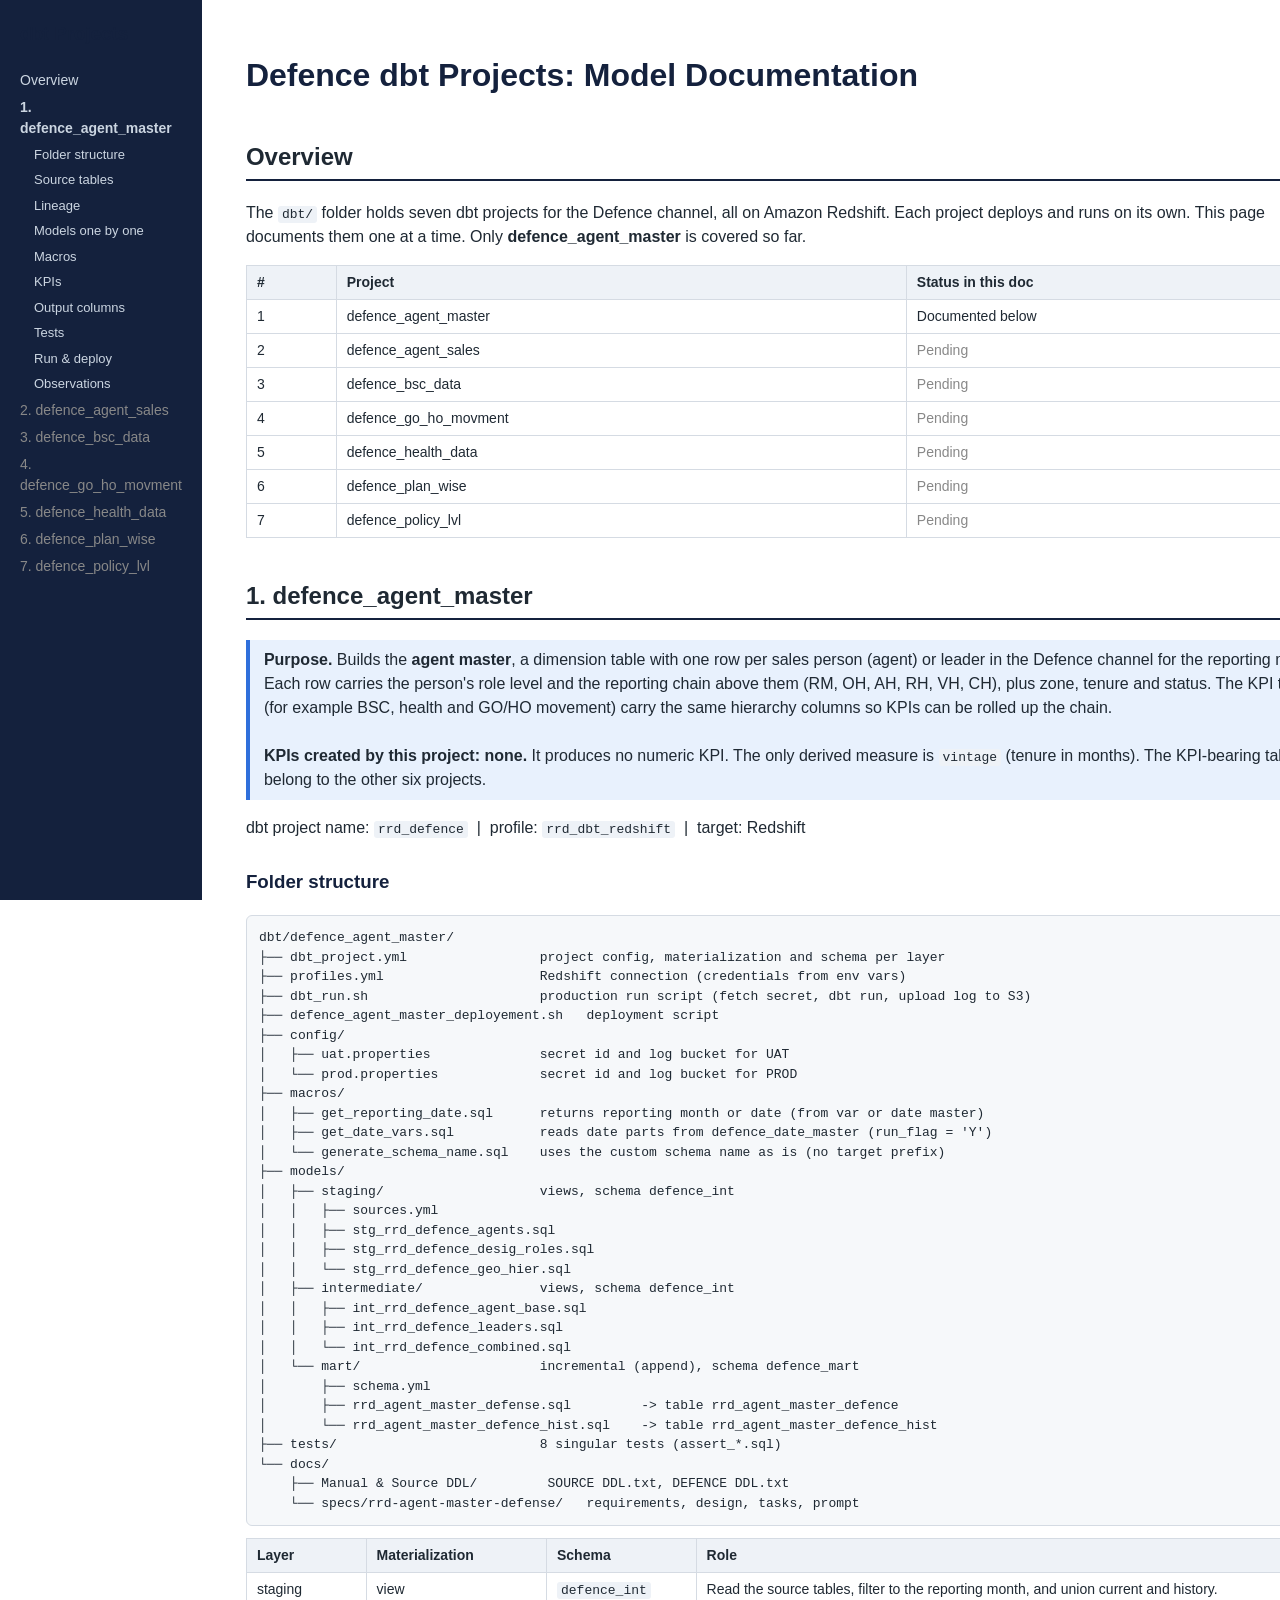
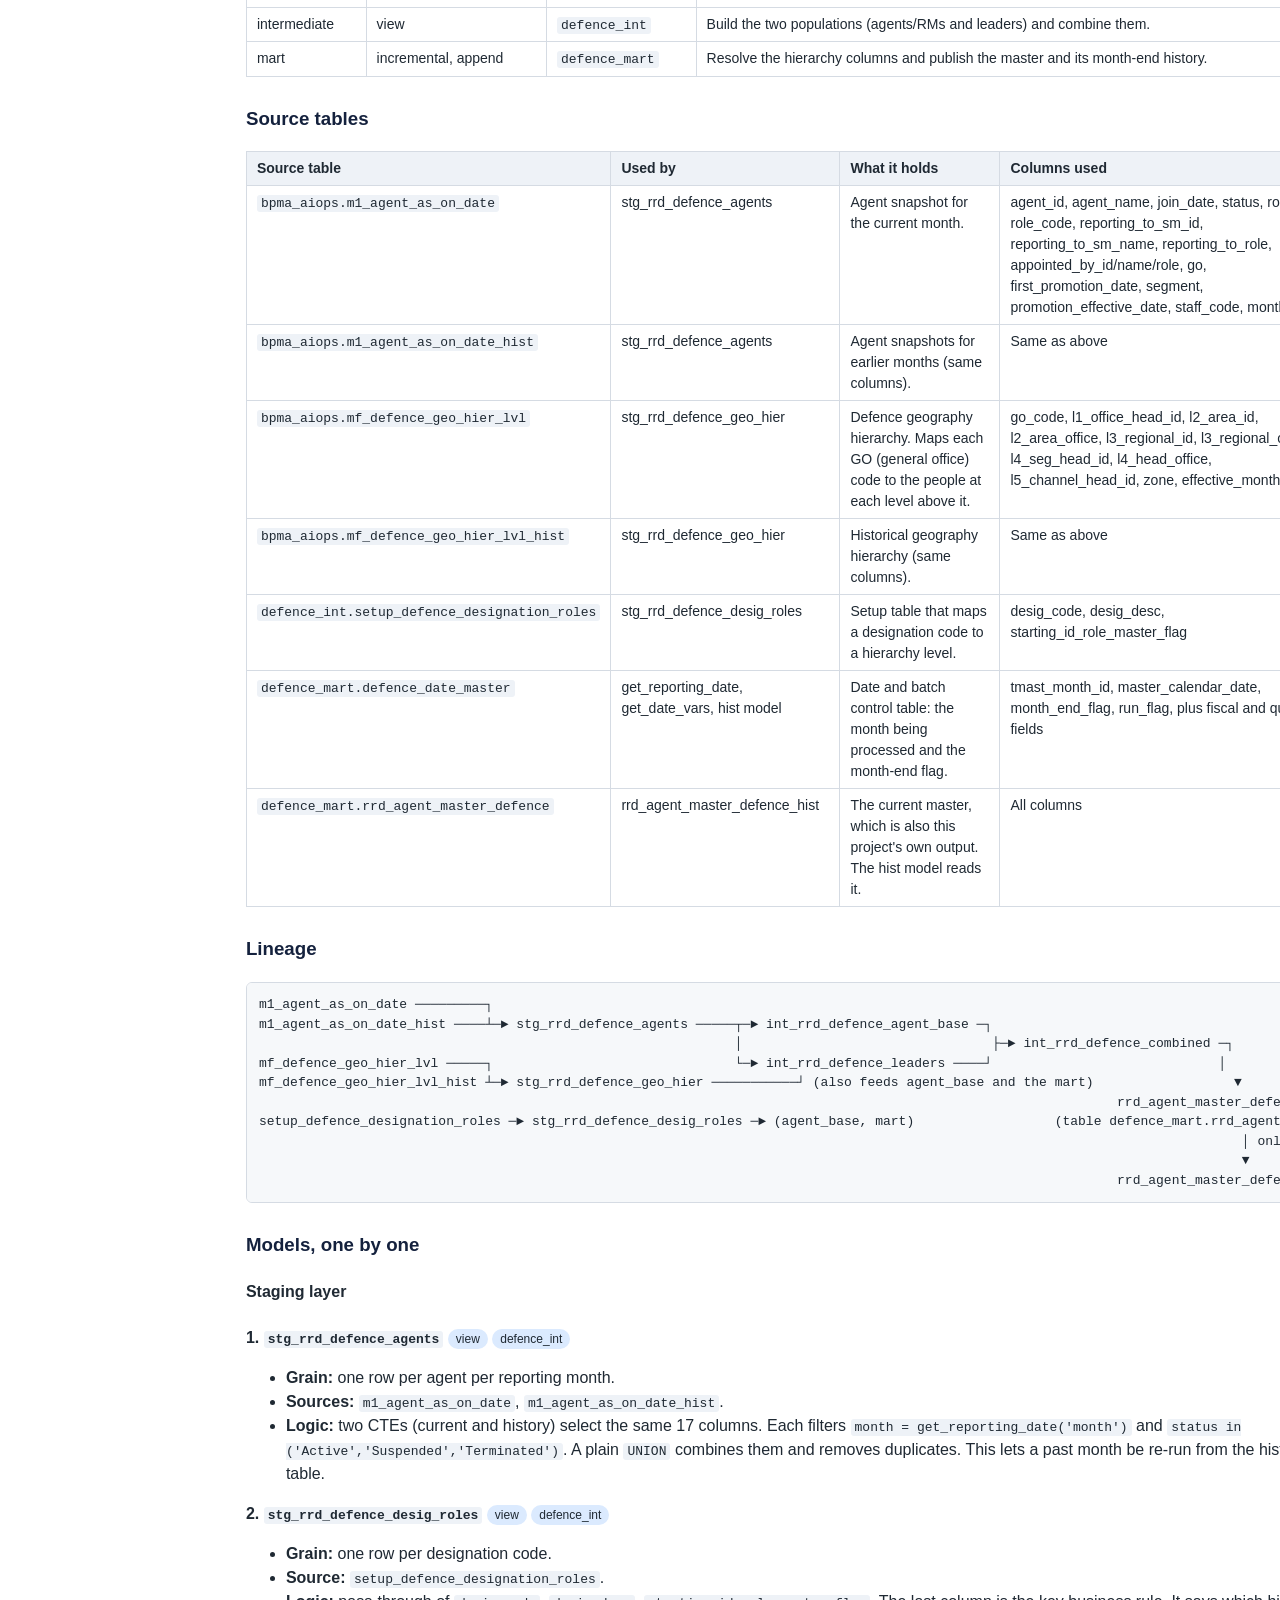
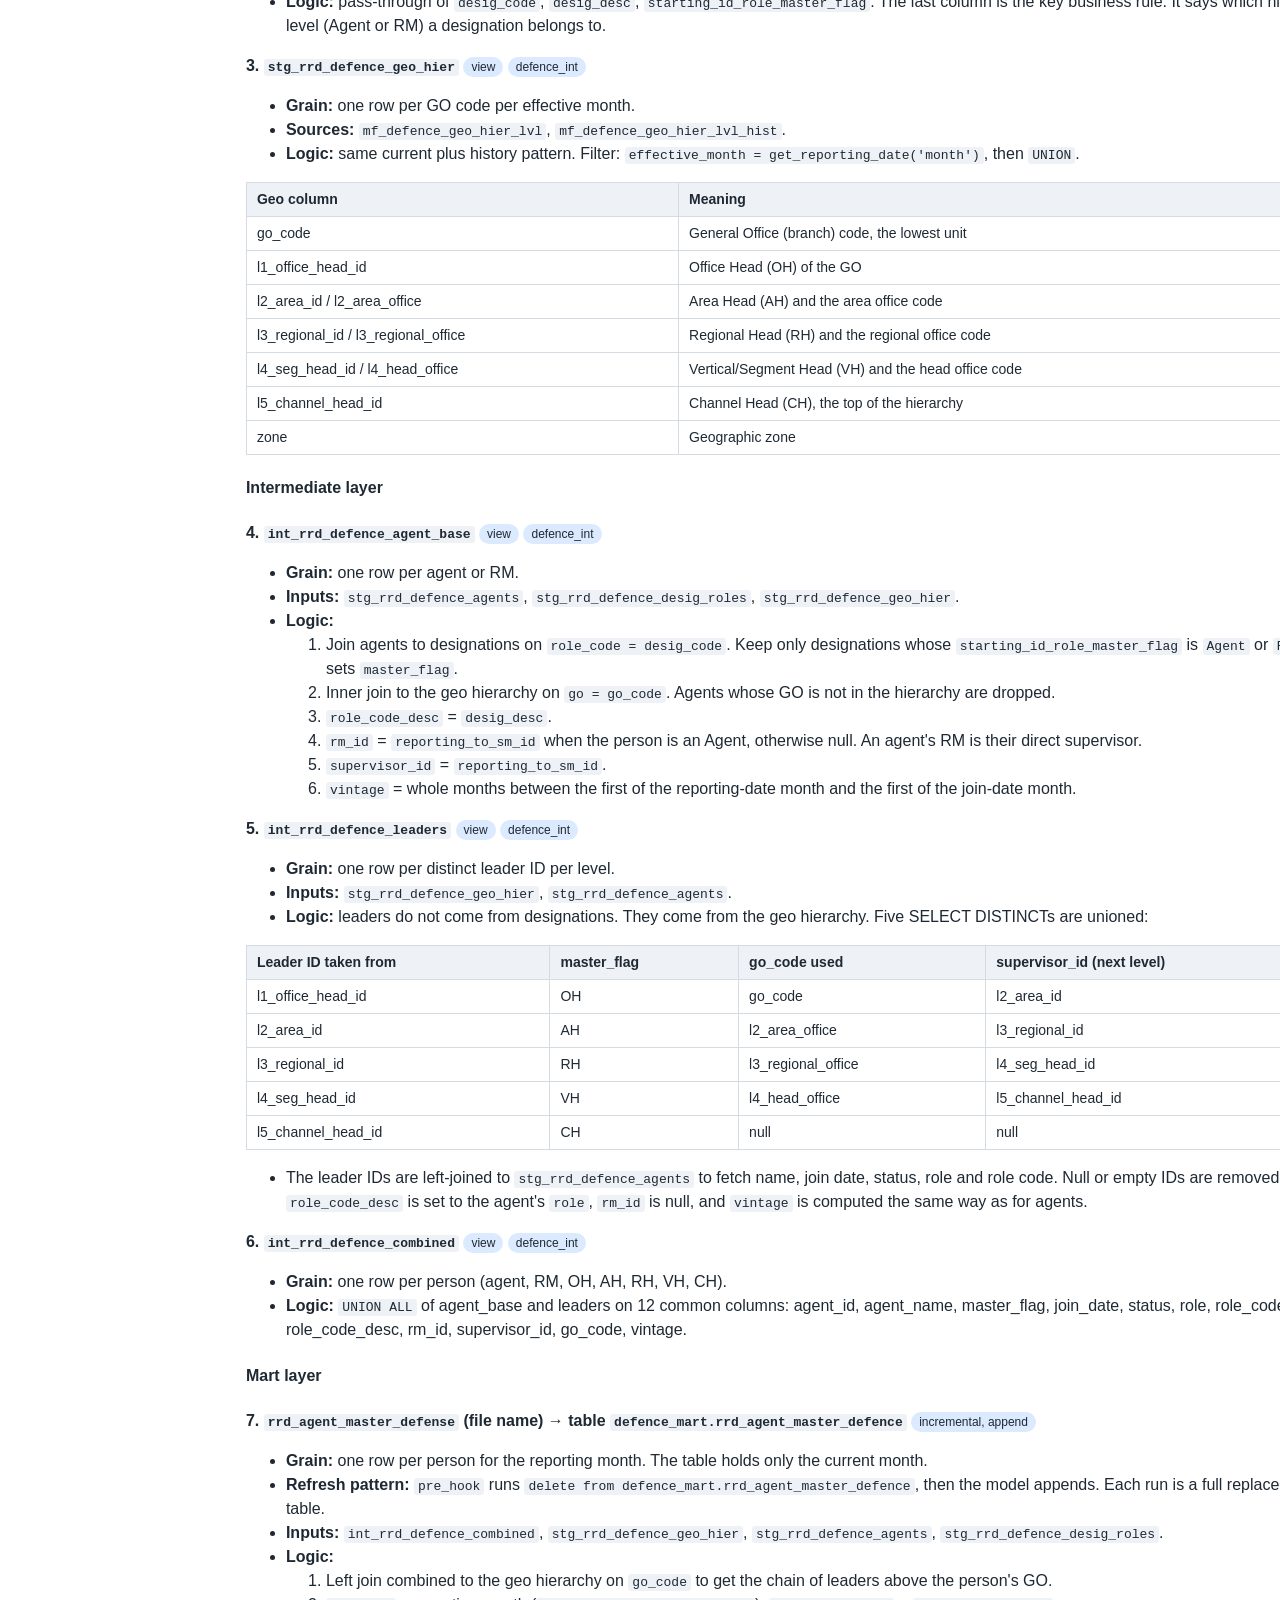
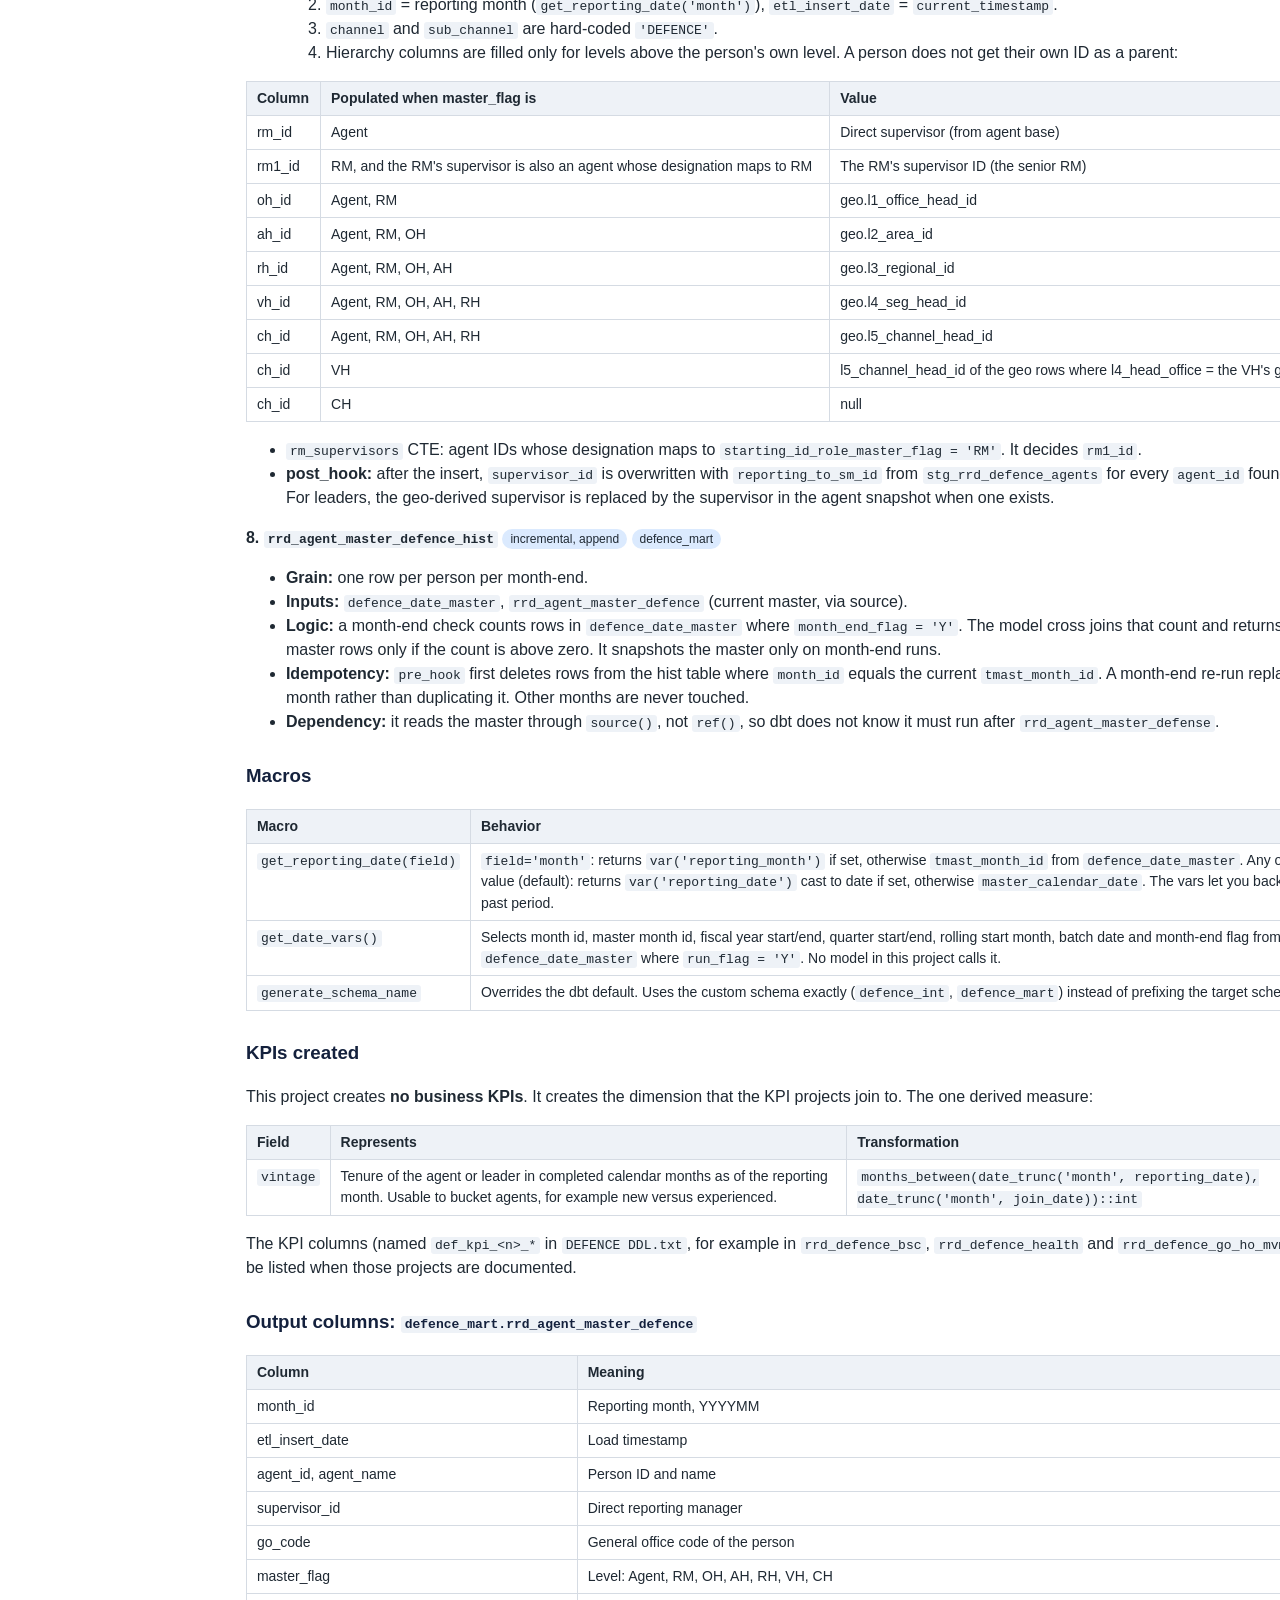
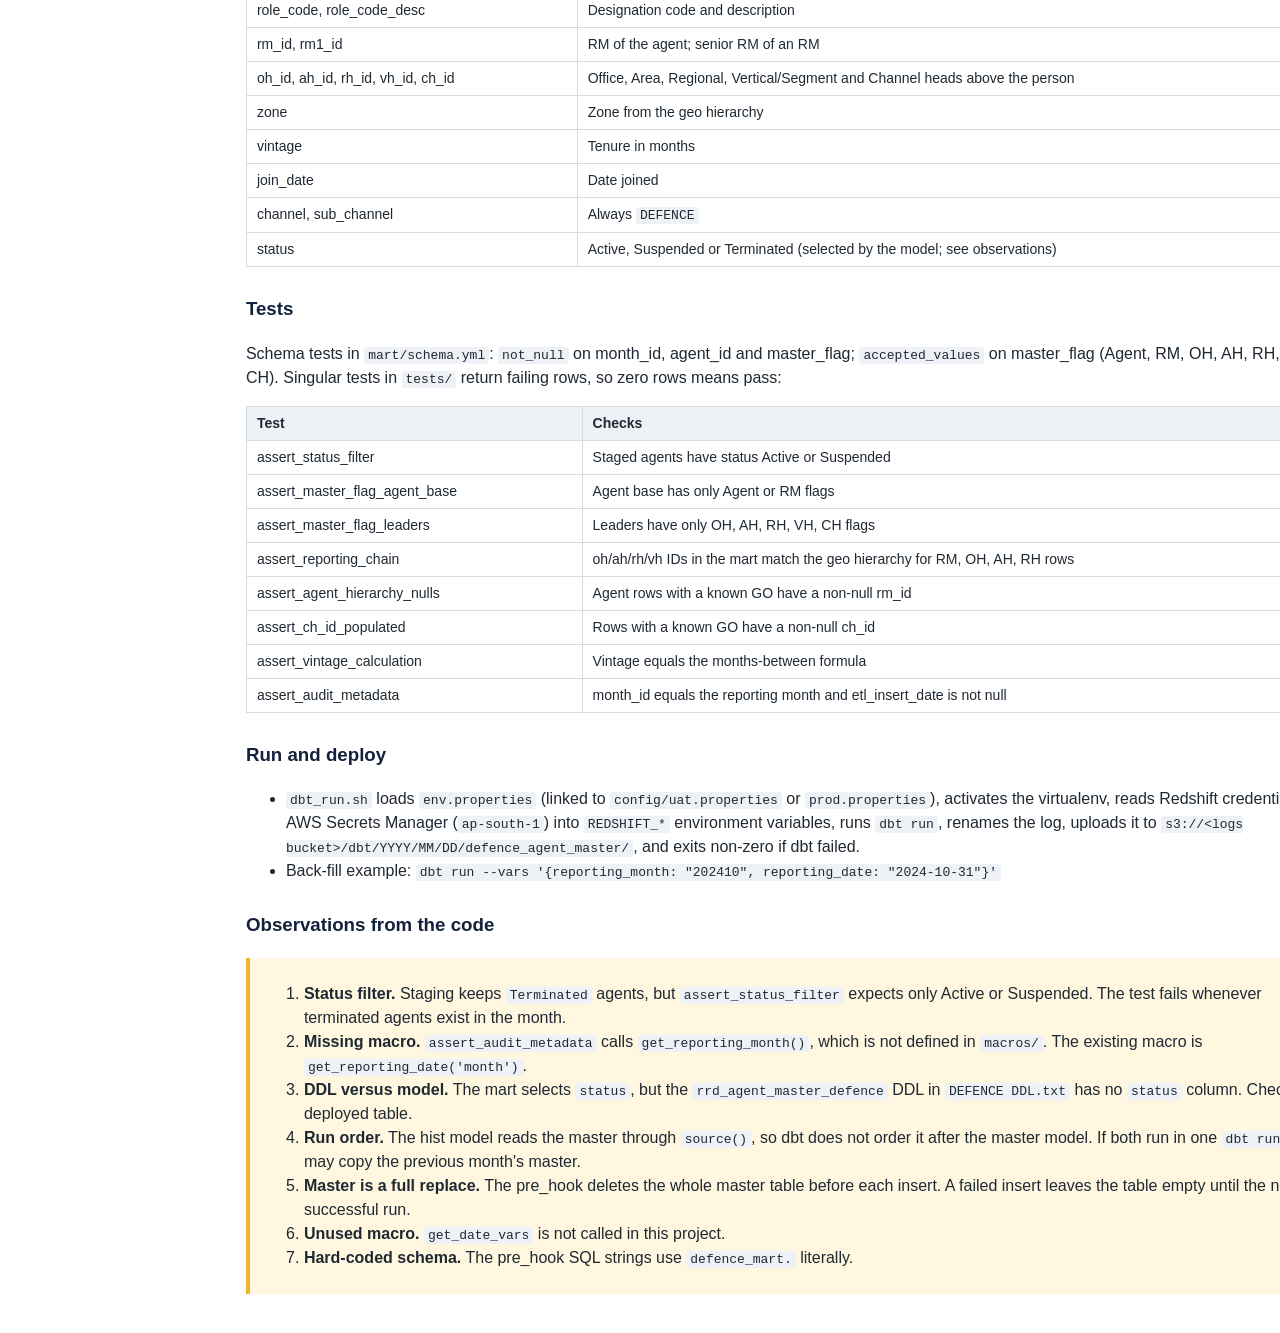
==== index.html @ 54cbf67e "Rename dbt_models_overview.html to index.html" ====
<!DOCTYPE html>
<html lang="en">
<head>
<meta charset="UTF-8">
<title>Defence dbt Projects - Model Documentation</title>
<style>
 body{font-family:-apple-system,Segoe UI,Arial,sans-serif;margin:0;color:#1f2933;line-height:1.5;display:flex}
 nav{width:260px;min-height:100vh;background:#14213d;color:#fff;padding:20px;position:sticky;top:0;align-self:flex-start;box-sizing:border-box}
 nav h3{margin-top:0}nav a{display:block;color:#cbd5e1;text-decoration:none;padding:3px 0;font-size:14px}
 nav a:hover{color:#fff} nav .sub{padding-left:14px;font-size:13px}
 main{padding:30px 44px;max-width:1100px}
 h1{color:#14213d} h2{border-bottom:2px solid #14213d;padding-bottom:4px;margin-top:40px} h3{margin-top:28px;color:#14213d}
 table{border-collapse:collapse;width:100%;margin:12px 0;font-size:14px}
 th,td{border:1px solid #d5dbe3;padding:6px 10px;text-align:left;vertical-align:top} th{background:#eef2f7}
 code{font-family:Menlo,Consolas,monospace;font-size:13px;background:#eef2f7;padding:1px 4px;border-radius:3px}
 .tree{background:#f6f8fa;border:1px solid #d5dbe3;padding:12px;border-radius:6px;white-space:pre;font-family:Menlo,monospace;font-size:13px;overflow-x:auto}
 .note{background:#fff7e0;border-left:4px solid #f0b429;padding:8px 14px;margin:14px 0}
 .info{background:#e8f1fd;border-left:4px solid #2f6fdb;padding:8px 14px;margin:14px 0}
 .tag{display:inline-block;padding:1px 8px;border-radius:10px;font-size:12px;background:#dbeafe}
 .todo{color:#888}
</style>
</head>
<body>
<nav>
 <h3>dbt Projects</h3>
 <a href="#overview">Overview</a>
 <a href="#agent-master"><b>1. defence_agent_master</b></a>
 <a class="sub" href="#am-structure">Folder structure</a>
 <a class="sub" href="#am-sources">Source tables</a>
 <a class="sub" href="#am-lineage">Lineage</a>
 <a class="sub" href="#am-models">Models one by one</a>
 <a class="sub" href="#am-macros">Macros</a>
 <a class="sub" href="#am-kpi">KPIs</a>
 <a class="sub" href="#am-columns">Output columns</a>
 <a class="sub" href="#am-tests">Tests</a>
 <a class="sub" href="#am-run">Run &amp; deploy</a>
 <a class="sub" href="#am-observations">Observations</a>
 <a class="todo">2. defence_agent_sales</a>
 <a class="todo">3. defence_bsc_data</a>
 <a class="todo">4. defence_go_ho_movment</a>
 <a class="todo">5. defence_health_data</a>
 <a class="todo">6. defence_plan_wise</a>
 <a class="todo">7. defence_policy_lvl</a>
</nav>
<main>
<h1>Defence dbt Projects: Model Documentation</h1>

<section id="overview">
<h2>Overview</h2>
<p>The <code>dbt/</code> folder holds seven dbt projects for the Defence channel, all on Amazon Redshift. Each project deploys and runs on its own. This page documents them one at a time. Only <b>defence_agent_master</b> is covered so far.</p>
<table>
<tr><th>#</th><th>Project</th><th>Status in this doc</th></tr>
<tr><td>1</td><td>defence_agent_master</td><td>Documented below</td></tr>
<tr><td>2</td><td>defence_agent_sales</td><td class="todo">Pending</td></tr>
<tr><td>3</td><td>defence_bsc_data</td><td class="todo">Pending</td></tr>
<tr><td>4</td><td>defence_go_ho_movment</td><td class="todo">Pending</td></tr>
<tr><td>5</td><td>defence_health_data</td><td class="todo">Pending</td></tr>
<tr><td>6</td><td>defence_plan_wise</td><td class="todo">Pending</td></tr>
<tr><td>7</td><td>defence_policy_lvl</td><td class="todo">Pending</td></tr>
</table>
</section>

<section id="agent-master">
<h2>1. defence_agent_master</h2>
<div class="info"><b>Purpose.</b> Builds the <b>agent master</b>, a dimension table with one row per sales person (agent) or leader in the Defence channel for the reporting month. Each row carries the person's role level and the reporting chain above them (RM, OH, AH, RH, VH, CH), plus zone, tenure and status.
The KPI tables (for example BSC, health and GO/HO movement) carry the same hierarchy columns so KPIs can be rolled up the chain.<br><br>
<b>KPIs created by this project: none.</b> It produces no numeric KPI. The only derived measure is <code>vintage</code> (tenure in months). The KPI-bearing tables belong to the other six projects.</div>

<p>dbt project name: <code>rrd_defence</code> &nbsp;|&nbsp; profile: <code>rrd_dbt_redshift</code> &nbsp;|&nbsp; target: Redshift</p>

<h3 id="am-structure">Folder structure</h3>
<div class="tree">dbt/defence_agent_master/
├── dbt_project.yml                 project config, materialization and schema per layer
├── profiles.yml                    Redshift connection (credentials from env vars)
├── dbt_run.sh                      production run script (fetch secret, dbt run, upload log to S3)
├── defence_agent_master_deployement.sh   deployment script
├── config/
│   ├── uat.properties              secret id and log bucket for UAT
│   └── prod.properties             secret id and log bucket for PROD
├── macros/
│   ├── get_reporting_date.sql      returns reporting month or date (from var or date master)
│   ├── get_date_vars.sql           reads date parts from defence_date_master (run_flag = 'Y')
│   └── generate_schema_name.sql    uses the custom schema name as is (no target prefix)
├── models/
│   ├── staging/                    views, schema defence_int
│   │   ├── sources.yml
│   │   ├── stg_rrd_defence_agents.sql
│   │   ├── stg_rrd_defence_desig_roles.sql
│   │   └── stg_rrd_defence_geo_hier.sql
│   ├── intermediate/               views, schema defence_int
│   │   ├── int_rrd_defence_agent_base.sql
│   │   ├── int_rrd_defence_leaders.sql
│   │   └── int_rrd_defence_combined.sql
│   └── mart/                       incremental (append), schema defence_mart
│       ├── schema.yml
│       ├── rrd_agent_master_defense.sql         -> table rrd_agent_master_defence
│       └── rrd_agent_master_defence_hist.sql    -> table rrd_agent_master_defence_hist
├── tests/                          8 singular tests (assert_*.sql)
└── docs/
    ├── Manual &amp; Source DDL/         SOURCE DDL.txt, DEFENCE DDL.txt
    └── specs/rrd-agent-master-defense/   requirements, design, tasks, prompt</div>

<table>
<tr><th>Layer</th><th>Materialization</th><th>Schema</th><th>Role</th></tr>
<tr><td>staging</td><td>view</td><td><code>defence_int</code></td><td>Read the source tables, filter to the reporting month, and union current and history.</td></tr>
<tr><td>intermediate</td><td>view</td><td><code>defence_int</code></td><td>Build the two populations (agents/RMs and leaders) and combine them.</td></tr>
<tr><td>mart</td><td>incremental, append</td><td><code>defence_mart</code></td><td>Resolve the hierarchy columns and publish the master and its month-end history.</td></tr>
</table>

<h3 id="am-sources">Source tables</h3>
<table>
<tr><th>Source table</th><th>Used by</th><th>What it holds</th><th>Columns used</th></tr>
<tr><td><code>bpma_aiops.m1_agent_as_on_date</code></td><td>stg_rrd_defence_agents</td><td>Agent snapshot for the current month.</td><td>agent_id, agent_name, join_date, status, role, role_code, reporting_to_sm_id, reporting_to_sm_name, reporting_to_role, appointed_by_id/name/role, go, first_promotion_date, segment, promotion_effective_date, staff_code, month</td></tr>
<tr><td><code>bpma_aiops.m1_agent_as_on_date_hist</code></td><td>stg_rrd_defence_agents</td><td>Agent snapshots for earlier months (same columns).</td><td>Same as above</td></tr>
<tr><td><code>bpma_aiops.mf_defence_geo_hier_lvl</code></td><td>stg_rrd_defence_geo_hier</td><td>Defence geography hierarchy. Maps each GO (general office) code to the people at each level above it.</td><td>go_code, l1_office_head_id, l2_area_id, l2_area_office, l3_regional_id, l3_regional_office, l4_seg_head_id, l4_head_office, l5_channel_head_id, zone, effective_month</td></tr>
<tr><td><code>bpma_aiops.mf_defence_geo_hier_lvl_hist</code></td><td>stg_rrd_defence_geo_hier</td><td>Historical geography hierarchy (same columns).</td><td>Same as above</td></tr>
<tr><td><code>defence_int.setup_defence_designation_roles</code></td><td>stg_rrd_defence_desig_roles</td><td>Setup table that maps a designation code to a hierarchy level.</td><td>desig_code, desig_desc, starting_id_role_master_flag</td></tr>
<tr><td><code>defence_mart.defence_date_master</code></td><td>get_reporting_date, get_date_vars, hist model</td><td>Date and batch control table: the month being processed and the month-end flag.</td><td>tmast_month_id, master_calendar_date, month_end_flag, run_flag, plus fiscal and quarter fields</td></tr>
<tr><td><code>defence_mart.rrd_agent_master_defence</code></td><td>rrd_agent_master_defence_hist</td><td>The current master, which is also this project's own output. The hist model reads it.</td><td>All columns</td></tr>
</table>

<h3 id="am-lineage">Lineage</h3>
<div class="tree">m1_agent_as_on_date ─────────┐
m1_agent_as_on_date_hist ────┴─► stg_rrd_defence_agents ─────┬─► int_rrd_defence_agent_base ─┐
                                                             │                                ├─► int_rrd_defence_combined ─┐
mf_defence_geo_hier_lvl ─────┐                               └─► int_rrd_defence_leaders ────┘                             │
mf_defence_geo_hier_lvl_hist ┴─► stg_rrd_defence_geo_hier ───────────┘ (also feeds agent_base and the mart)                  ▼
                                                                                                              rrd_agent_master_defense
setup_defence_designation_roles ─► stg_rrd_defence_desig_roles ─► (agent_base, mart)                  (table defence_mart.rrd_agent_master_defence)
                                                                                                                              │ only when month_end_flag = 'Y'
                                                                                                                              ▼
                                                                                                              rrd_agent_master_defence_hist</div>

<h3 id="am-models">Models, one by one</h3>

<h4>Staging layer</h4>

<p><b>1. <code>stg_rrd_defence_agents</code></b> <span class="tag">view</span> <span class="tag">defence_int</span></p>
<ul>
<li><b>Grain:</b> one row per agent per reporting month.</li>
<li><b>Sources:</b> <code>m1_agent_as_on_date</code>, <code>m1_agent_as_on_date_hist</code>.</li>
<li><b>Logic:</b> two CTEs (current and history) select the same 17 columns. Each filters <code>month = get_reporting_date('month')</code> and <code>status in ('Active','Suspended','Terminated')</code>. A plain <code>UNION</code> combines them and removes duplicates. This lets a past month be re-run from the history table.</li>
</ul>

<p><b>2. <code>stg_rrd_defence_desig_roles</code></b> <span class="tag">view</span> <span class="tag">defence_int</span></p>
<ul>
<li><b>Grain:</b> one row per designation code.</li>
<li><b>Source:</b> <code>setup_defence_designation_roles</code>.</li>
<li><b>Logic:</b> pass-through of <code>desig_code</code>, <code>desig_desc</code>, <code>starting_id_role_master_flag</code>. The last column is the key business rule. It says which hierarchy level (Agent or RM) a designation belongs to.</li>
</ul>

<p><b>3. <code>stg_rrd_defence_geo_hier</code></b> <span class="tag">view</span> <span class="tag">defence_int</span></p>
<ul>
<li><b>Grain:</b> one row per GO code per effective month.</li>
<li><b>Sources:</b> <code>mf_defence_geo_hier_lvl</code>, <code>mf_defence_geo_hier_lvl_hist</code>.</li>
<li><b>Logic:</b> same current plus history pattern. Filter: <code>effective_month = get_reporting_date('month')</code>, then <code>UNION</code>.</li>
</ul>
<table>
<tr><th>Geo column</th><th>Meaning</th></tr>
<tr><td>go_code</td><td>General Office (branch) code, the lowest unit</td></tr>
<tr><td>l1_office_head_id</td><td>Office Head (OH) of the GO</td></tr>
<tr><td>l2_area_id / l2_area_office</td><td>Area Head (AH) and the area office code</td></tr>
<tr><td>l3_regional_id / l3_regional_office</td><td>Regional Head (RH) and the regional office code</td></tr>
<tr><td>l4_seg_head_id / l4_head_office</td><td>Vertical/Segment Head (VH) and the head office code</td></tr>
<tr><td>l5_channel_head_id</td><td>Channel Head (CH), the top of the hierarchy</td></tr>
<tr><td>zone</td><td>Geographic zone</td></tr>
</table>

<h4>Intermediate layer</h4>

<p><b>4. <code>int_rrd_defence_agent_base</code></b> <span class="tag">view</span> <span class="tag">defence_int</span></p>
<ul>
<li><b>Grain:</b> one row per agent or RM.</li>
<li><b>Inputs:</b> <code>stg_rrd_defence_agents</code>, <code>stg_rrd_defence_desig_roles</code>, <code>stg_rrd_defence_geo_hier</code>.</li>
<li><b>Logic:</b>
 <ol>
 <li>Join agents to designations on <code>role_code = desig_code</code>. Keep only designations whose <code>starting_id_role_master_flag</code> is <code>Agent</code> or <code>RM</code>. This sets <code>master_flag</code>.</li>
 <li>Inner join to the geo hierarchy on <code>go = go_code</code>. Agents whose GO is not in the hierarchy are dropped.</li>
 <li><code>role_code_desc</code> = <code>desig_desc</code>.</li>
 <li><code>rm_id</code> = <code>reporting_to_sm_id</code> when the person is an Agent, otherwise null. An agent's RM is their direct supervisor.</li>
 <li><code>supervisor_id</code> = <code>reporting_to_sm_id</code>.</li>
 <li><code>vintage</code> = whole months between the first of the reporting-date month and the first of the join-date month.</li>
 </ol></li>
</ul>

<p><b>5. <code>int_rrd_defence_leaders</code></b> <span class="tag">view</span> <span class="tag">defence_int</span></p>
<ul>
<li><b>Grain:</b> one row per distinct leader ID per level.</li>
<li><b>Inputs:</b> <code>stg_rrd_defence_geo_hier</code>, <code>stg_rrd_defence_agents</code>.</li>
<li><b>Logic:</b> leaders do not come from designations. They come from the geo hierarchy. Five SELECT DISTINCTs are unioned:</li>
</ul>
<table>
<tr><th>Leader ID taken from</th><th>master_flag</th><th>go_code used</th><th>supervisor_id (next level)</th></tr>
<tr><td>l1_office_head_id</td><td>OH</td><td>go_code</td><td>l2_area_id</td></tr>
<tr><td>l2_area_id</td><td>AH</td><td>l2_area_office</td><td>l3_regional_id</td></tr>
<tr><td>l3_regional_id</td><td>RH</td><td>l3_regional_office</td><td>l4_seg_head_id</td></tr>
<tr><td>l4_seg_head_id</td><td>VH</td><td>l4_head_office</td><td>l5_channel_head_id</td></tr>
<tr><td>l5_channel_head_id</td><td>CH</td><td>null</td><td>null</td></tr>
</table>
<ul><li>The leader IDs are left-joined to <code>stg_rrd_defence_agents</code> to fetch name, join date, status, role and role code. Null or empty IDs are removed. <code>role_code_desc</code> is set to the agent's <code>role</code>, <code>rm_id</code> is null, and <code>vintage</code> is computed the same way as for agents.</li></ul>

<p><b>6. <code>int_rrd_defence_combined</code></b> <span class="tag">view</span> <span class="tag">defence_int</span></p>
<ul>
<li><b>Grain:</b> one row per person (agent, RM, OH, AH, RH, VH, CH).</li>
<li><b>Logic:</b> <code>UNION ALL</code> of agent_base and leaders on 12 common columns: agent_id, agent_name, master_flag, join_date, status, role, role_code, role_code_desc, rm_id, supervisor_id, go_code, vintage.</li>
</ul>

<h4>Mart layer</h4>

<p><b>7. <code>rrd_agent_master_defense</code> (file name) &rarr; table <code>defence_mart.rrd_agent_master_defence</code></b> <span class="tag">incremental, append</span></p>
<ul>
<li><b>Grain:</b> one row per person for the reporting month. The table holds only the current month.</li>
<li><b>Refresh pattern:</b> <code>pre_hook</code> runs <code>delete from defence_mart.rrd_agent_master_defence</code>, then the model appends. Each run is a full replace of the table.</li>
<li><b>Inputs:</b> <code>int_rrd_defence_combined</code>, <code>stg_rrd_defence_geo_hier</code>, <code>stg_rrd_defence_agents</code>, <code>stg_rrd_defence_desig_roles</code>.</li>
<li><b>Logic:</b>
 <ol>
 <li>Left join combined to the geo hierarchy on <code>go_code</code> to get the chain of leaders above the person's GO.</li>
 <li><code>month_id</code> = reporting month (<code>get_reporting_date('month')</code>), <code>etl_insert_date</code> = <code>current_timestamp</code>.</li>
 <li><code>channel</code> and <code>sub_channel</code> are hard-coded <code>'DEFENCE'</code>.</li>
 <li>Hierarchy columns are filled only for levels above the person's own level. A person does not get their own ID as a parent:</li>
 </ol></li>
</ul>
<table>
<tr><th>Column</th><th>Populated when master_flag is</th><th>Value</th></tr>
<tr><td>rm_id</td><td>Agent</td><td>Direct supervisor (from agent base)</td></tr>
<tr><td>rm1_id</td><td>RM, and the RM's supervisor is also an agent whose designation maps to RM</td><td>The RM's supervisor ID (the senior RM)</td></tr>
<tr><td>oh_id</td><td>Agent, RM</td><td>geo.l1_office_head_id</td></tr>
<tr><td>ah_id</td><td>Agent, RM, OH</td><td>geo.l2_area_id</td></tr>
<tr><td>rh_id</td><td>Agent, RM, OH, AH</td><td>geo.l3_regional_id</td></tr>
<tr><td>vh_id</td><td>Agent, RM, OH, AH, RH</td><td>geo.l4_seg_head_id</td></tr>
<tr><td>ch_id</td><td>Agent, RM, OH, AH, RH</td><td>geo.l5_channel_head_id</td></tr>
<tr><td>ch_id</td><td>VH</td><td>l5_channel_head_id of the geo rows where l4_head_office = the VH's go_code</td></tr>
<tr><td>ch_id</td><td>CH</td><td>null</td></tr>
</table>
<ul>
<li><code>rm_supervisors</code> CTE: agent IDs whose designation maps to <code>starting_id_role_master_flag = 'RM'</code>. It decides <code>rm1_id</code>.</li>
<li><b>post_hook:</b> after the insert, <code>supervisor_id</code> is overwritten with <code>reporting_to_sm_id</code> from <code>stg_rrd_defence_agents</code> for every <code>agent_id</code> found there. For leaders, the geo-derived supervisor is replaced by the supervisor in the agent snapshot when one exists.</li>
</ul>

<p><b>8. <code>rrd_agent_master_defence_hist</code></b> <span class="tag">incremental, append</span> <span class="tag">defence_mart</span></p>
<ul>
<li><b>Grain:</b> one row per person per month-end.</li>
<li><b>Inputs:</b> <code>defence_date_master</code>, <code>rrd_agent_master_defence</code> (current master, via source).</li>
<li><b>Logic:</b> a month-end check counts rows in <code>defence_date_master</code> where <code>month_end_flag = 'Y'</code>. The model cross joins that count and returns all master rows only if the count is above zero. It snapshots the master only on month-end runs.</li>
<li><b>Idempotency:</b> <code>pre_hook</code> first deletes rows from the hist table where <code>month_id</code> equals the current <code>tmast_month_id</code>. A month-end re-run replaces that month rather than duplicating it. Other months are never touched.</li>
<li><b>Dependency:</b> it reads the master through <code>source()</code>, not <code>ref()</code>, so dbt does not know it must run after <code>rrd_agent_master_defense</code>.</li>
</ul>

<h3 id="am-macros">Macros</h3>
<table>
<tr><th>Macro</th><th>Behavior</th></tr>
<tr><td><code>get_reporting_date(field)</code></td><td><code>field='month'</code>: returns <code>var('reporting_month')</code> if set, otherwise <code>tmast_month_id</code> from <code>defence_date_master</code>. Any other value (default): returns <code>var('reporting_date')</code> cast to date if set, otherwise <code>master_calendar_date</code>. The vars let you back-fill a past period.</td></tr>
<tr><td><code>get_date_vars()</code></td><td>Selects month id, master month id, fiscal year start/end, quarter start/end, rolling start month, batch date and month-end flag from <code>defence_date_master</code> where <code>run_flag = 'Y'</code>. No model in this project calls it.</td></tr>
<tr><td><code>generate_schema_name</code></td><td>Overrides the dbt default. Uses the custom schema exactly (<code>defence_int</code>, <code>defence_mart</code>) instead of prefixing the target schema.</td></tr>
</table>

<h3 id="am-kpi">KPIs created</h3>
<p>This project creates <b>no business KPIs</b>. It creates the dimension that the KPI projects join to. The one derived measure:</p>
<table>
<tr><th>Field</th><th>Represents</th><th>Transformation</th></tr>
<tr><td><code>vintage</code></td><td>Tenure of the agent or leader in completed calendar months as of the reporting month. Usable to bucket agents, for example new versus experienced.</td><td><code>months_between(date_trunc('month', reporting_date), date_trunc('month', join_date))::int</code></td></tr>
</table>
<p>The KPI columns (named <code>def_kpi_&lt;n&gt;_*</code> in <code>DEFENCE DDL.txt</code>, for example in <code>rrd_defence_bsc</code>, <code>rrd_defence_health</code> and <code>rrd_defence_go_ho_mvmt</code>) will be listed when those projects are documented.</p>

<h3 id="am-columns">Output columns: <code>defence_mart.rrd_agent_master_defence</code></h3>
<table>
<tr><th>Column</th><th>Meaning</th></tr>
<tr><td>month_id</td><td>Reporting month, YYYYMM</td></tr>
<tr><td>etl_insert_date</td><td>Load timestamp</td></tr>
<tr><td>agent_id, agent_name</td><td>Person ID and name</td></tr>
<tr><td>supervisor_id</td><td>Direct reporting manager</td></tr>
<tr><td>go_code</td><td>General office code of the person</td></tr>
<tr><td>master_flag</td><td>Level: Agent, RM, OH, AH, RH, VH, CH</td></tr>
<tr><td>role_code, role_code_desc</td><td>Designation code and description</td></tr>
<tr><td>rm_id, rm1_id</td><td>RM of the agent; senior RM of an RM</td></tr>
<tr><td>oh_id, ah_id, rh_id, vh_id, ch_id</td><td>Office, Area, Regional, Vertical/Segment and Channel heads above the person</td></tr>
<tr><td>zone</td><td>Zone from the geo hierarchy</td></tr>
<tr><td>vintage</td><td>Tenure in months</td></tr>
<tr><td>join_date</td><td>Date joined</td></tr>
<tr><td>channel, sub_channel</td><td>Always <code>DEFENCE</code></td></tr>
<tr><td>status</td><td>Active, Suspended or Terminated (selected by the model; see observations)</td></tr>
</table>

<h3 id="am-tests">Tests</h3>
<p>Schema tests in <code>mart/schema.yml</code>: <code>not_null</code> on month_id, agent_id and master_flag; <code>accepted_values</code> on master_flag (Agent, RM, OH, AH, RH, VH, CH). Singular tests in <code>tests/</code> return failing rows, so zero rows means pass:</p>
<table>
<tr><th>Test</th><th>Checks</th></tr>
<tr><td>assert_status_filter</td><td>Staged agents have status Active or Suspended</td></tr>
<tr><td>assert_master_flag_agent_base</td><td>Agent base has only Agent or RM flags</td></tr>
<tr><td>assert_master_flag_leaders</td><td>Leaders have only OH, AH, RH, VH, CH flags</td></tr>
<tr><td>assert_reporting_chain</td><td>oh/ah/rh/vh IDs in the mart match the geo hierarchy for RM, OH, AH, RH rows</td></tr>
<tr><td>assert_agent_hierarchy_nulls</td><td>Agent rows with a known GO have a non-null rm_id</td></tr>
<tr><td>assert_ch_id_populated</td><td>Rows with a known GO have a non-null ch_id</td></tr>
<tr><td>assert_vintage_calculation</td><td>Vintage equals the months-between formula</td></tr>
<tr><td>assert_audit_metadata</td><td>month_id equals the reporting month and etl_insert_date is not null</td></tr>
</table>

<h3 id="am-run">Run and deploy</h3>
<ul>
<li><code>dbt_run.sh</code> loads <code>env.properties</code> (linked to <code>config/uat.properties</code> or <code>prod.properties</code>), activates the virtualenv, reads Redshift credentials from AWS Secrets Manager (<code>ap-south-1</code>) into <code>REDSHIFT_*</code> environment variables, runs <code>dbt run</code>, renames the log, uploads it to <code>s3://&lt;logs bucket&gt;/dbt/YYYY/MM/DD/defence_agent_master/</code>, and exits non-zero if dbt failed.</li>
<li>Back-fill example: <code>dbt run --vars '{reporting_month: "202410", reporting_date: "2024-10-31"}'</code></li>
</ul>

<h3 id="am-observations">Observations from the code</h3>
<div class="note">
<ol>
<li><b>Status filter.</b> Staging keeps <code>Terminated</code> agents, but <code>assert_status_filter</code> expects only Active or Suspended. The test fails whenever terminated agents exist in the month.</li>
<li><b>Missing macro.</b> <code>assert_audit_metadata</code> calls <code>get_reporting_month()</code>, which is not defined in <code>macros/</code>. The existing macro is <code>get_reporting_date('month')</code>.</li>
<li><b>DDL versus model.</b> The mart selects <code>status</code>, but the <code>rrd_agent_master_defence</code> DDL in <code>DEFENCE DDL.txt</code> has no <code>status</code> column. Check the deployed table.</li>
<li><b>Run order.</b> The hist model reads the master through <code>source()</code>, so dbt does not order it after the master model. If both run in one <code>dbt run</code>, hist may copy the previous month's master.</li>
<li><b>Master is a full replace.</b> The pre_hook deletes the whole master table before each insert. A failed insert leaves the table empty until the next successful run.</li>
<li><b>Unused macro.</b> <code>get_date_vars</code> is not called in this project.</li>
<li><b>Hard-coded schema.</b> The pre_hook SQL strings use <code>defence_mart.</code> literally.</li>
</ol>
</div>
</section>
</main>
</body>
</html>
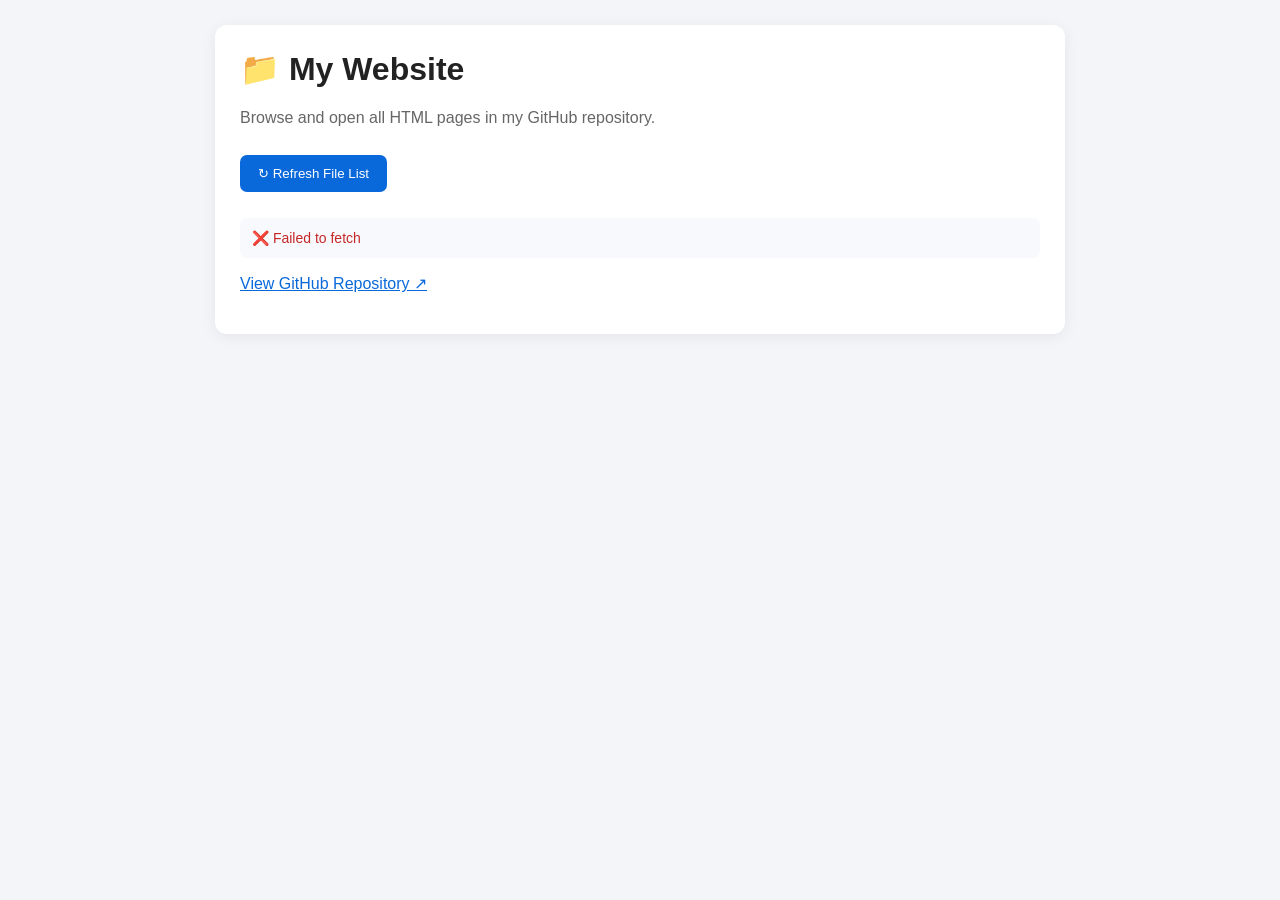
==== commit 619fb4c8: "Update and rename all_files.html to index.html" ====
--- a/index.html
+++ b/index.html
@@ -1,319 +1,256 @@
+
 <!DOCTYPE html>
 <html lang="en">
 <head>
 <meta charset="UTF-8">
-<title>Defence dbt Projects - Model Documentation</title>
+<meta name="viewport" content="width=device-width, initial-scale=1.0">
+<title>My Website - File Explorer</title>
+
 <style>
- body{font-family:-apple-system,Segoe UI,Arial,sans-serif;margin:0;color:#1f2933;line-height:1.5;display:flex}
- nav{width:260px;min-height:100vh;background:#14213d;color:#fff;padding:20px;position:sticky;top:0;align-self:flex-start;box-sizing:border-box}
- nav h3{margin-top:0}nav a{display:block;color:#cbd5e1;text-decoration:none;padding:3px 0;font-size:14px}
- nav a:hover{color:#fff} nav .sub{padding-left:14px;font-size:13px}
- main{padding:30px 44px;max-width:1100px}
- h1{color:#14213d} h2{border-bottom:2px solid #14213d;padding-bottom:4px;margin-top:40px} h3{margin-top:28px;color:#14213d}
- table{border-collapse:collapse;width:100%;margin:12px 0;font-size:14px}
- th,td{border:1px solid #d5dbe3;padding:6px 10px;text-align:left;vertical-align:top} th{background:#eef2f7}
- code{font-family:Menlo,Consolas,monospace;font-size:13px;background:#eef2f7;padding:1px 4px;border-radius:3px}
- .tree{background:#f6f8fa;border:1px solid #d5dbe3;padding:12px;border-radius:6px;white-space:pre;font-family:Menlo,monospace;font-size:13px;overflow-x:auto}
- .note{background:#fff7e0;border-left:4px solid #f0b429;padding:8px 14px;margin:14px 0}
- .info{background:#e8f1fd;border-left:4px solid #2f6fdb;padding:8px 14px;margin:14px 0}
- .tag{display:inline-block;padding:1px 8px;border-radius:10px;font-size:12px;background:#dbeafe}
- .todo{color:#888}
+* { box-sizing: border-box; }
+
+body {
+    font-family: Arial, sans-serif;
+    background: #f3f5f9;
+    margin: 0;
+    padding: 25px 15px;
+    color: #222;
+}
+
+.container {
+    max-width: 850px;
+    margin: auto;
+    background: white;
+    padding: 25px;
+    border-radius: 12px;
+    box-shadow: 0 3px 15px #0001;
+}
+
+h1 { margin-top: 0; }
+
+.subtitle { color: #666; }
+
+button {
+    background: #0969da;
+    color: white;
+    border: 0;
+    padding: 11px 18px;
+    border-radius: 7px;
+    cursor: pointer;
+    margin: 12px 0;
+}
+
+button:hover { background: #0757b5; }
+
+#files {
+    list-style: none;
+    padding: 0;
+}
+
+#files li { margin: 9px 0; }
+
+#files a {
+    display: flex;
+    align-items: center;
+    gap: 12px;
+    padding: 14px;
+    background: #f7f9fc;
+    border: 1px solid #e5e7eb;
+    border-radius: 8px;
+    text-decoration: none;
+    color: #0969da;
+    overflow-wrap: anywhere;
+}
+
+#files a:hover {
+    background: #eaf2ff;
+    border-color: #0969da;
+}
+
+.folder {
+    margin-left: auto;
+    color: #888;
+    font-size: 12px;
+    text-align: right;
+}
+
+#status {
+    padding: 12px;
+    background: #f7f9fc;
+    border-radius: 7px;
+    font-size: 14px;
+}
+
+.error { color: #c62828; }
+
+#repoLink {
+    color: #0969da;
+}
 </style>
 </head>
+
 <body>
-<nav>
- <h3>dbt Projects</h3>
- <a href="#overview">Overview</a>
- <a href="#agent-master"><b>1. defence_agent_master</b></a>
- <a class="sub" href="#am-structure">Folder structure</a>
- <a class="sub" href="#am-sources">Source tables</a>
- <a class="sub" href="#am-lineage">Lineage</a>
- <a class="sub" href="#am-models">Models one by one</a>
- <a class="sub" href="#am-macros">Macros</a>
- <a class="sub" href="#am-kpi">KPIs</a>
- <a class="sub" href="#am-columns">Output columns</a>
- <a class="sub" href="#am-tests">Tests</a>
- <a class="sub" href="#am-run">Run &amp; deploy</a>
- <a class="sub" href="#am-observations">Observations</a>
- <a class="todo">2. defence_agent_sales</a>
- <a class="todo">3. defence_bsc_data</a>
- <a class="todo">4. defence_go_ho_movment</a>
- <a class="todo">5. defence_health_data</a>
- <a class="todo">6. defence_plan_wise</a>
- <a class="todo">7. defence_policy_lvl</a>
-</nav>
-<main>
-<h1>Defence dbt Projects: Model Documentation</h1>
-
-<section id="overview">
-<h2>Overview</h2>
-<p>The <code>dbt/</code> folder holds seven dbt projects for the Defence channel, all on Amazon Redshift. Each project deploys and runs on its own. This page documents them one at a time. Only <b>defence_agent_master</b> is covered so far.</p>
-<table>
-<tr><th>#</th><th>Project</th><th>Status in this doc</th></tr>
-<tr><td>1</td><td>defence_agent_master</td><td>Documented below</td></tr>
-<tr><td>2</td><td>defence_agent_sales</td><td class="todo">Pending</td></tr>
-<tr><td>3</td><td>defence_bsc_data</td><td class="todo">Pending</td></tr>
-<tr><td>4</td><td>defence_go_ho_movment</td><td class="todo">Pending</td></tr>
-<tr><td>5</td><td>defence_health_data</td><td class="todo">Pending</td></tr>
-<tr><td>6</td><td>defence_plan_wise</td><td class="todo">Pending</td></tr>
-<tr><td>7</td><td>defence_policy_lvl</td><td class="todo">Pending</td></tr>
-</table>
-</section>
-
-<section id="agent-master">
-<h2>1. defence_agent_master</h2>
-<div class="info"><b>Purpose.</b> Builds the <b>agent master</b>, a dimension table with one row per sales person (agent) or leader in the Defence channel for the reporting month. Each row carries the person's role level and the reporting chain above them (RM, OH, AH, RH, VH, CH), plus zone, tenure and status.
-The KPI tables (for example BSC, health and GO/HO movement) carry the same hierarchy columns so KPIs can be rolled up the chain.<br><br>
-<b>KPIs created by this project: none.</b> It produces no numeric KPI. The only derived measure is <code>vintage</code> (tenure in months). The KPI-bearing tables belong to the other six projects.</div>
-
-<p>dbt project name: <code>rrd_defence</code> &nbsp;|&nbsp; profile: <code>rrd_dbt_redshift</code> &nbsp;|&nbsp; target: Redshift</p>
-
-<h3 id="am-structure">Folder structure</h3>
-<div class="tree">dbt/defence_agent_master/
-├── dbt_project.yml                 project config, materialization and schema per layer
-├── profiles.yml                    Redshift connection (credentials from env vars)
-├── dbt_run.sh                      production run script (fetch secret, dbt run, upload log to S3)
-├── defence_agent_master_deployement.sh   deployment script
-├── config/
-│   ├── uat.properties              secret id and log bucket for UAT
-│   └── prod.properties             secret id and log bucket for PROD
-├── macros/
-│   ├── get_reporting_date.sql      returns reporting month or date (from var or date master)
-│   ├── get_date_vars.sql           reads date parts from defence_date_master (run_flag = 'Y')
-│   └── generate_schema_name.sql    uses the custom schema name as is (no target prefix)
-├── models/
-│   ├── staging/                    views, schema defence_int
-│   │   ├── sources.yml
-│   │   ├── stg_rrd_defence_agents.sql
-│   │   ├── stg_rrd_defence_desig_roles.sql
-│   │   └── stg_rrd_defence_geo_hier.sql
-│   ├── intermediate/               views, schema defence_int
-│   │   ├── int_rrd_defence_agent_base.sql
-│   │   ├── int_rrd_defence_leaders.sql
-│   │   └── int_rrd_defence_combined.sql
-│   └── mart/                       incremental (append), schema defence_mart
-│       ├── schema.yml
-│       ├── rrd_agent_master_defense.sql         -> table rrd_agent_master_defence
-│       └── rrd_agent_master_defence_hist.sql    -> table rrd_agent_master_defence_hist
-├── tests/                          8 singular tests (assert_*.sql)
-└── docs/
-    ├── Manual &amp; Source DDL/         SOURCE DDL.txt, DEFENCE DDL.txt
-    └── specs/rrd-agent-master-defense/   requirements, design, tasks, prompt</div>
-
-<table>
-<tr><th>Layer</th><th>Materialization</th><th>Schema</th><th>Role</th></tr>
-<tr><td>staging</td><td>view</td><td><code>defence_int</code></td><td>Read the source tables, filter to the reporting month, and union current and history.</td></tr>
-<tr><td>intermediate</td><td>view</td><td><code>defence_int</code></td><td>Build the two populations (agents/RMs and leaders) and combine them.</td></tr>
-<tr><td>mart</td><td>incremental, append</td><td><code>defence_mart</code></td><td>Resolve the hierarchy columns and publish the master and its month-end history.</td></tr>
-</table>
-
-<h3 id="am-sources">Source tables</h3>
-<table>
-<tr><th>Source table</th><th>Used by</th><th>What it holds</th><th>Columns used</th></tr>
-<tr><td><code>bpma_aiops.m1_agent_as_on_date</code></td><td>stg_rrd_defence_agents</td><td>Agent snapshot for the current month.</td><td>agent_id, agent_name, join_date, status, role, role_code, reporting_to_sm_id, reporting_to_sm_name, reporting_to_role, appointed_by_id/name/role, go, first_promotion_date, segment, promotion_effective_date, staff_code, month</td></tr>
-<tr><td><code>bpma_aiops.m1_agent_as_on_date_hist</code></td><td>stg_rrd_defence_agents</td><td>Agent snapshots for earlier months (same columns).</td><td>Same as above</td></tr>
-<tr><td><code>bpma_aiops.mf_defence_geo_hier_lvl</code></td><td>stg_rrd_defence_geo_hier</td><td>Defence geography hierarchy. Maps each GO (general office) code to the people at each level above it.</td><td>go_code, l1_office_head_id, l2_area_id, l2_area_office, l3_regional_id, l3_regional_office, l4_seg_head_id, l4_head_office, l5_channel_head_id, zone, effective_month</td></tr>
-<tr><td><code>bpma_aiops.mf_defence_geo_hier_lvl_hist</code></td><td>stg_rrd_defence_geo_hier</td><td>Historical geography hierarchy (same columns).</td><td>Same as above</td></tr>
-<tr><td><code>defence_int.setup_defence_designation_roles</code></td><td>stg_rrd_defence_desig_roles</td><td>Setup table that maps a designation code to a hierarchy level.</td><td>desig_code, desig_desc, starting_id_role_master_flag</td></tr>
-<tr><td><code>defence_mart.defence_date_master</code></td><td>get_reporting_date, get_date_vars, hist model</td><td>Date and batch control table: the month being processed and the month-end flag.</td><td>tmast_month_id, master_calendar_date, month_end_flag, run_flag, plus fiscal and quarter fields</td></tr>
-<tr><td><code>defence_mart.rrd_agent_master_defence</code></td><td>rrd_agent_master_defence_hist</td><td>The current master, which is also this project's own output. The hist model reads it.</td><td>All columns</td></tr>
-</table>
-
-<h3 id="am-lineage">Lineage</h3>
-<div class="tree">m1_agent_as_on_date ─────────┐
-m1_agent_as_on_date_hist ────┴─► stg_rrd_defence_agents ─────┬─► int_rrd_defence_agent_base ─┐
-                                                             │                                ├─► int_rrd_defence_combined ─┐
-mf_defence_geo_hier_lvl ─────┐                               └─► int_rrd_defence_leaders ────┘                             │
-mf_defence_geo_hier_lvl_hist ┴─► stg_rrd_defence_geo_hier ───────────┘ (also feeds agent_base and the mart)                  ▼
-                                                                                                              rrd_agent_master_defense
-setup_defence_designation_roles ─► stg_rrd_defence_desig_roles ─► (agent_base, mart)                  (table defence_mart.rrd_agent_master_defence)
-                                                                                                                              │ only when month_end_flag = 'Y'
-                                                                                                                              ▼
-                                                                                                              rrd_agent_master_defence_hist</div>
-
-<h3 id="am-models">Models, one by one</h3>
-
-<h4>Staging layer</h4>
-
-<p><b>1. <code>stg_rrd_defence_agents</code></b> <span class="tag">view</span> <span class="tag">defence_int</span></p>
-<ul>
-<li><b>Grain:</b> one row per agent per reporting month.</li>
-<li><b>Sources:</b> <code>m1_agent_as_on_date</code>, <code>m1_agent_as_on_date_hist</code>.</li>
-<li><b>Logic:</b> two CTEs (current and history) select the same 17 columns. Each filters <code>month = get_reporting_date('month')</code> and <code>status in ('Active','Suspended','Terminated')</code>. A plain <code>UNION</code> combines them and removes duplicates. This lets a past month be re-run from the history table.</li>
-</ul>
-
-<p><b>2. <code>stg_rrd_defence_desig_roles</code></b> <span class="tag">view</span> <span class="tag">defence_int</span></p>
-<ul>
-<li><b>Grain:</b> one row per designation code.</li>
-<li><b>Source:</b> <code>setup_defence_designation_roles</code>.</li>
-<li><b>Logic:</b> pass-through of <code>desig_code</code>, <code>desig_desc</code>, <code>starting_id_role_master_flag</code>. The last column is the key business rule. It says which hierarchy level (Agent or RM) a designation belongs to.</li>
-</ul>
-
-<p><b>3. <code>stg_rrd_defence_geo_hier</code></b> <span class="tag">view</span> <span class="tag">defence_int</span></p>
-<ul>
-<li><b>Grain:</b> one row per GO code per effective month.</li>
-<li><b>Sources:</b> <code>mf_defence_geo_hier_lvl</code>, <code>mf_defence_geo_hier_lvl_hist</code>.</li>
-<li><b>Logic:</b> same current plus history pattern. Filter: <code>effective_month = get_reporting_date('month')</code>, then <code>UNION</code>.</li>
-</ul>
-<table>
-<tr><th>Geo column</th><th>Meaning</th></tr>
-<tr><td>go_code</td><td>General Office (branch) code, the lowest unit</td></tr>
-<tr><td>l1_office_head_id</td><td>Office Head (OH) of the GO</td></tr>
-<tr><td>l2_area_id / l2_area_office</td><td>Area Head (AH) and the area office code</td></tr>
-<tr><td>l3_regional_id / l3_regional_office</td><td>Regional Head (RH) and the regional office code</td></tr>
-<tr><td>l4_seg_head_id / l4_head_office</td><td>Vertical/Segment Head (VH) and the head office code</td></tr>
-<tr><td>l5_channel_head_id</td><td>Channel Head (CH), the top of the hierarchy</td></tr>
-<tr><td>zone</td><td>Geographic zone</td></tr>
-</table>
-
-<h4>Intermediate layer</h4>
-
-<p><b>4. <code>int_rrd_defence_agent_base</code></b> <span class="tag">view</span> <span class="tag">defence_int</span></p>
-<ul>
-<li><b>Grain:</b> one row per agent or RM.</li>
-<li><b>Inputs:</b> <code>stg_rrd_defence_agents</code>, <code>stg_rrd_defence_desig_roles</code>, <code>stg_rrd_defence_geo_hier</code>.</li>
-<li><b>Logic:</b>
- <ol>
- <li>Join agents to designations on <code>role_code = desig_code</code>. Keep only designations whose <code>starting_id_role_master_flag</code> is <code>Agent</code> or <code>RM</code>. This sets <code>master_flag</code>.</li>
- <li>Inner join to the geo hierarchy on <code>go = go_code</code>. Agents whose GO is not in the hierarchy are dropped.</li>
- <li><code>role_code_desc</code> = <code>desig_desc</code>.</li>
- <li><code>rm_id</code> = <code>reporting_to_sm_id</code> when the person is an Agent, otherwise null. An agent's RM is their direct supervisor.</li>
- <li><code>supervisor_id</code> = <code>reporting_to_sm_id</code>.</li>
- <li><code>vintage</code> = whole months between the first of the reporting-date month and the first of the join-date month.</li>
- </ol></li>
-</ul>
-
-<p><b>5. <code>int_rrd_defence_leaders</code></b> <span class="tag">view</span> <span class="tag">defence_int</span></p>
-<ul>
-<li><b>Grain:</b> one row per distinct leader ID per level.</li>
-<li><b>Inputs:</b> <code>stg_rrd_defence_geo_hier</code>, <code>stg_rrd_defence_agents</code>.</li>
-<li><b>Logic:</b> leaders do not come from designations. They come from the geo hierarchy. Five SELECT DISTINCTs are unioned:</li>
-</ul>
-<table>
-<tr><th>Leader ID taken from</th><th>master_flag</th><th>go_code used</th><th>supervisor_id (next level)</th></tr>
-<tr><td>l1_office_head_id</td><td>OH</td><td>go_code</td><td>l2_area_id</td></tr>
-<tr><td>l2_area_id</td><td>AH</td><td>l2_area_office</td><td>l3_regional_id</td></tr>
-<tr><td>l3_regional_id</td><td>RH</td><td>l3_regional_office</td><td>l4_seg_head_id</td></tr>
-<tr><td>l4_seg_head_id</td><td>VH</td><td>l4_head_office</td><td>l5_channel_head_id</td></tr>
-<tr><td>l5_channel_head_id</td><td>CH</td><td>null</td><td>null</td></tr>
-</table>
-<ul><li>The leader IDs are left-joined to <code>stg_rrd_defence_agents</code> to fetch name, join date, status, role and role code. Null or empty IDs are removed. <code>role_code_desc</code> is set to the agent's <code>role</code>, <code>rm_id</code> is null, and <code>vintage</code> is computed the same way as for agents.</li></ul>
-
-<p><b>6. <code>int_rrd_defence_combined</code></b> <span class="tag">view</span> <span class="tag">defence_int</span></p>
-<ul>
-<li><b>Grain:</b> one row per person (agent, RM, OH, AH, RH, VH, CH).</li>
-<li><b>Logic:</b> <code>UNION ALL</code> of agent_base and leaders on 12 common columns: agent_id, agent_name, master_flag, join_date, status, role, role_code, role_code_desc, rm_id, supervisor_id, go_code, vintage.</li>
-</ul>
-
-<h4>Mart layer</h4>
-
-<p><b>7. <code>rrd_agent_master_defense</code> (file name) &rarr; table <code>defence_mart.rrd_agent_master_defence</code></b> <span class="tag">incremental, append</span></p>
-<ul>
-<li><b>Grain:</b> one row per person for the reporting month. The table holds only the current month.</li>
-<li><b>Refresh pattern:</b> <code>pre_hook</code> runs <code>delete from defence_mart.rrd_agent_master_defence</code>, then the model appends. Each run is a full replace of the table.</li>
-<li><b>Inputs:</b> <code>int_rrd_defence_combined</code>, <code>stg_rrd_defence_geo_hier</code>, <code>stg_rrd_defence_agents</code>, <code>stg_rrd_defence_desig_roles</code>.</li>
-<li><b>Logic:</b>
- <ol>
- <li>Left join combined to the geo hierarchy on <code>go_code</code> to get the chain of leaders above the person's GO.</li>
- <li><code>month_id</code> = reporting month (<code>get_reporting_date('month')</code>), <code>etl_insert_date</code> = <code>current_timestamp</code>.</li>
- <li><code>channel</code> and <code>sub_channel</code> are hard-coded <code>'DEFENCE'</code>.</li>
- <li>Hierarchy columns are filled only for levels above the person's own level. A person does not get their own ID as a parent:</li>
- </ol></li>
-</ul>
-<table>
-<tr><th>Column</th><th>Populated when master_flag is</th><th>Value</th></tr>
-<tr><td>rm_id</td><td>Agent</td><td>Direct supervisor (from agent base)</td></tr>
-<tr><td>rm1_id</td><td>RM, and the RM's supervisor is also an agent whose designation maps to RM</td><td>The RM's supervisor ID (the senior RM)</td></tr>
-<tr><td>oh_id</td><td>Agent, RM</td><td>geo.l1_office_head_id</td></tr>
-<tr><td>ah_id</td><td>Agent, RM, OH</td><td>geo.l2_area_id</td></tr>
-<tr><td>rh_id</td><td>Agent, RM, OH, AH</td><td>geo.l3_regional_id</td></tr>
-<tr><td>vh_id</td><td>Agent, RM, OH, AH, RH</td><td>geo.l4_seg_head_id</td></tr>
-<tr><td>ch_id</td><td>Agent, RM, OH, AH, RH</td><td>geo.l5_channel_head_id</td></tr>
-<tr><td>ch_id</td><td>VH</td><td>l5_channel_head_id of the geo rows where l4_head_office = the VH's go_code</td></tr>
-<tr><td>ch_id</td><td>CH</td><td>null</td></tr>
-</table>
-<ul>
-<li><code>rm_supervisors</code> CTE: agent IDs whose designation maps to <code>starting_id_role_master_flag = 'RM'</code>. It decides <code>rm1_id</code>.</li>
-<li><b>post_hook:</b> after the insert, <code>supervisor_id</code> is overwritten with <code>reporting_to_sm_id</code> from <code>stg_rrd_defence_agents</code> for every <code>agent_id</code> found there. For leaders, the geo-derived supervisor is replaced by the supervisor in the agent snapshot when one exists.</li>
-</ul>
-
-<p><b>8. <code>rrd_agent_master_defence_hist</code></b> <span class="tag">incremental, append</span> <span class="tag">defence_mart</span></p>
-<ul>
-<li><b>Grain:</b> one row per person per month-end.</li>
-<li><b>Inputs:</b> <code>defence_date_master</code>, <code>rrd_agent_master_defence</code> (current master, via source).</li>
-<li><b>Logic:</b> a month-end check counts rows in <code>defence_date_master</code> where <code>month_end_flag = 'Y'</code>. The model cross joins that count and returns all master rows only if the count is above zero. It snapshots the master only on month-end runs.</li>
-<li><b>Idempotency:</b> <code>pre_hook</code> first deletes rows from the hist table where <code>month_id</code> equals the current <code>tmast_month_id</code>. A month-end re-run replaces that month rather than duplicating it. Other months are never touched.</li>
-<li><b>Dependency:</b> it reads the master through <code>source()</code>, not <code>ref()</code>, so dbt does not know it must run after <code>rrd_agent_master_defense</code>.</li>
-</ul>
-
-<h3 id="am-macros">Macros</h3>
-<table>
-<tr><th>Macro</th><th>Behavior</th></tr>
-<tr><td><code>get_reporting_date(field)</code></td><td><code>field='month'</code>: returns <code>var('reporting_month')</code> if set, otherwise <code>tmast_month_id</code> from <code>defence_date_master</code>. Any other value (default): returns <code>var('reporting_date')</code> cast to date if set, otherwise <code>master_calendar_date</code>. The vars let you back-fill a past period.</td></tr>
-<tr><td><code>get_date_vars()</code></td><td>Selects month id, master month id, fiscal year start/end, quarter start/end, rolling start month, batch date and month-end flag from <code>defence_date_master</code> where <code>run_flag = 'Y'</code>. No model in this project calls it.</td></tr>
-<tr><td><code>generate_schema_name</code></td><td>Overrides the dbt default. Uses the custom schema exactly (<code>defence_int</code>, <code>defence_mart</code>) instead of prefixing the target schema.</td></tr>
-</table>
-
-<h3 id="am-kpi">KPIs created</h3>
-<p>This project creates <b>no business KPIs</b>. It creates the dimension that the KPI projects join to. The one derived measure:</p>
-<table>
-<tr><th>Field</th><th>Represents</th><th>Transformation</th></tr>
-<tr><td><code>vintage</code></td><td>Tenure of the agent or leader in completed calendar months as of the reporting month. Usable to bucket agents, for example new versus experienced.</td><td><code>months_between(date_trunc('month', reporting_date), date_trunc('month', join_date))::int</code></td></tr>
-</table>
-<p>The KPI columns (named <code>def_kpi_&lt;n&gt;_*</code> in <code>DEFENCE DDL.txt</code>, for example in <code>rrd_defence_bsc</code>, <code>rrd_defence_health</code> and <code>rrd_defence_go_ho_mvmt</code>) will be listed when those projects are documented.</p>
-
-<h3 id="am-columns">Output columns: <code>defence_mart.rrd_agent_master_defence</code></h3>
-<table>
-<tr><th>Column</th><th>Meaning</th></tr>
-<tr><td>month_id</td><td>Reporting month, YYYYMM</td></tr>
-<tr><td>etl_insert_date</td><td>Load timestamp</td></tr>
-<tr><td>agent_id, agent_name</td><td>Person ID and name</td></tr>
-<tr><td>supervisor_id</td><td>Direct reporting manager</td></tr>
-<tr><td>go_code</td><td>General office code of the person</td></tr>
-<tr><td>master_flag</td><td>Level: Agent, RM, OH, AH, RH, VH, CH</td></tr>
-<tr><td>role_code, role_code_desc</td><td>Designation code and description</td></tr>
-<tr><td>rm_id, rm1_id</td><td>RM of the agent; senior RM of an RM</td></tr>
-<tr><td>oh_id, ah_id, rh_id, vh_id, ch_id</td><td>Office, Area, Regional, Vertical/Segment and Channel heads above the person</td></tr>
-<tr><td>zone</td><td>Zone from the geo hierarchy</td></tr>
-<tr><td>vintage</td><td>Tenure in months</td></tr>
-<tr><td>join_date</td><td>Date joined</td></tr>
-<tr><td>channel, sub_channel</td><td>Always <code>DEFENCE</code></td></tr>
-<tr><td>status</td><td>Active, Suspended or Terminated (selected by the model; see observations)</td></tr>
-</table>
-
-<h3 id="am-tests">Tests</h3>
-<p>Schema tests in <code>mart/schema.yml</code>: <code>not_null</code> on month_id, agent_id and master_flag; <code>accepted_values</code> on master_flag (Agent, RM, OH, AH, RH, VH, CH). Singular tests in <code>tests/</code> return failing rows, so zero rows means pass:</p>
-<table>
-<tr><th>Test</th><th>Checks</th></tr>
-<tr><td>assert_status_filter</td><td>Staged agents have status Active or Suspended</td></tr>
-<tr><td>assert_master_flag_agent_base</td><td>Agent base has only Agent or RM flags</td></tr>
-<tr><td>assert_master_flag_leaders</td><td>Leaders have only OH, AH, RH, VH, CH flags</td></tr>
-<tr><td>assert_reporting_chain</td><td>oh/ah/rh/vh IDs in the mart match the geo hierarchy for RM, OH, AH, RH rows</td></tr>
-<tr><td>assert_agent_hierarchy_nulls</td><td>Agent rows with a known GO have a non-null rm_id</td></tr>
-<tr><td>assert_ch_id_populated</td><td>Rows with a known GO have a non-null ch_id</td></tr>
-<tr><td>assert_vintage_calculation</td><td>Vintage equals the months-between formula</td></tr>
-<tr><td>assert_audit_metadata</td><td>month_id equals the reporting month and etl_insert_date is not null</td></tr>
-</table>
-
-<h3 id="am-run">Run and deploy</h3>
-<ul>
-<li><code>dbt_run.sh</code> loads <code>env.properties</code> (linked to <code>config/uat.properties</code> or <code>prod.properties</code>), activates the virtualenv, reads Redshift credentials from AWS Secrets Manager (<code>ap-south-1</code>) into <code>REDSHIFT_*</code> environment variables, runs <code>dbt run</code>, renames the log, uploads it to <code>s3://&lt;logs bucket&gt;/dbt/YYYY/MM/DD/defence_agent_master/</code>, and exits non-zero if dbt failed.</li>
-<li>Back-fill example: <code>dbt run --vars '{reporting_month: "202410", reporting_date: "2024-10-31"}'</code></li>
-</ul>
-
-<h3 id="am-observations">Observations from the code</h3>
-<div class="note">
-<ol>
-<li><b>Status filter.</b> Staging keeps <code>Terminated</code> agents, but <code>assert_status_filter</code> expects only Active or Suspended. The test fails whenever terminated agents exist in the month.</li>
-<li><b>Missing macro.</b> <code>assert_audit_metadata</code> calls <code>get_reporting_month()</code>, which is not defined in <code>macros/</code>. The existing macro is <code>get_reporting_date('month')</code>.</li>
-<li><b>DDL versus model.</b> The mart selects <code>status</code>, but the <code>rrd_agent_master_defence</code> DDL in <code>DEFENCE DDL.txt</code> has no <code>status</code> column. Check the deployed table.</li>
-<li><b>Run order.</b> The hist model reads the master through <code>source()</code>, so dbt does not order it after the master model. If both run in one <code>dbt run</code>, hist may copy the previous month's master.</li>
-<li><b>Master is a full replace.</b> The pre_hook deletes the whole master table before each insert. A failed insert leaves the table empty until the next successful run.</li>
-<li><b>Unused macro.</b> <code>get_date_vars</code> is not called in this project.</li>
-<li><b>Hard-coded schema.</b> The pre_hook SQL strings use <code>defence_mart.</code> literally.</li>
-</ol>
+
+<div class="container">
+
+<h1>📁 My Website</h1>
+
+<p class="subtitle">
+Browse and open all HTML pages in my GitHub repository.
+</p>
+
+<button onclick="loadFiles()">↻ Refresh File List</button>
+
+<p id="status">Connecting to GitHub...</p>
+
+<ul id="files"></ul>
+
+<p>
+<a id="repoLink"
+   href="https://github.com/ranjanayush937/my-website"
+   target="_blank">
+   View GitHub Repository ↗
+</a>
+</p>
+
 </div>
-</section>
-</main>
+
+<script>
+
+const username = "ranjanayush937";
+const repo = "my-website";
+
+const apiBase =
+    `https://api.github.com/repos/${username}/${repo}`;
+
+const websiteURL =
+    `https://${username}.github.io/${repo}/`;
+
+async function loadFiles() {
+
+    const status = document.getElementById("status");
+    const container = document.getElementById("files");
+
+    container.innerHTML = "";
+    status.className = "";
+    status.textContent = "Connecting to GitHub API...";
+
+    try {
+
+        // Step 1: Get repository information
+        const repoResponse = await fetch(apiBase);
+
+        if (!repoResponse.ok) {
+            if (repoResponse.status === 404) {
+                throw new Error(
+                    "Repository not found. Check its name and ensure it is public."
+                );
+            }
+
+            if (repoResponse.status === 403) {
+                throw new Error(
+                    "GitHub API rate limit or access restriction. Try again later."
+                );
+            }
+
+            throw new Error(
+                `GitHub API error: ${repoResponse.status}`
+            );
+        }
+
+        const repoData = await repoResponse.json();
+
+        // Step 2: Automatically detect default branch
+        const branch = repoData.default_branch;
+
+        status.textContent =
+            `Repository connected. Reading branch: ${branch}...`;
+
+        // Step 3: Get all repository files
+        const treeURL =
+            `${apiBase}/git/trees/${encodeURIComponent(branch)}?recursive=1`;
+
+        const treeResponse = await fetch(treeURL);
+
+        if (!treeResponse.ok) {
+            throw new Error(
+                `Could not read repository tree: HTTP ${treeResponse.status}`
+            );
+        }
+
+        const treeData = await treeResponse.json();
+
+        if (treeData.truncated) {
+            throw new Error(
+                "GitHub returned an incomplete file list because the repository is too large."
+            );
+        }
+
+        // Step 4: Filter HTML files
+        const htmlFiles = treeData.tree.filter(file =>
+            file.type === "blob" &&
+            file.path.toLowerCase().endsWith(".html") &&
+            file.path.toLowerCase() !== "index.html"
+        );
+
+        htmlFiles.sort((a, b) =>
+            a.path.localeCompare(b.path)
+        );
+
+        if (htmlFiles.length === 0) {
+            status.textContent = "No additional HTML files found.";
+            return;
+        }
+
+        // Step 5: Display clickable links
+        htmlFiles.forEach(file => {
+
+            const li = document.createElement("li");
+            const link = document.createElement("a");
+
+            const icon = document.createElement("span");
+            icon.textContent = "📄";
+
+            const name = document.createElement("span");
+            name.textContent = file.path;
+
+            const folder = document.createElement("span");
+            folder.className = "folder";
+            folder.textContent = file.path.includes("/")
+                ? file.path.substring(0, file.path.lastIndexOf("/"))
+                : "Root";
+
+            // Open the published GitHub Pages file
+            link.href = websiteURL +
+                file.path.split("/").map(encodeURIComponent).join("/");
+
+            link.target = "_self";
+
+            link.appendChild(icon);
+            link.appendChild(name);
+            link.appendChild(folder);
+
+            li.appendChild(link);
+            container.appendChild(li);
+
+        });
+
+        status.textContent =
+            `✅ ${htmlFiles.length} HTML pages found. Click any page to open it.`;
+
+    } catch (error) {
+
+        status.className = "error";
+        status.textContent = "❌ " + error.message;
+
+        console.error(error);
+
+    }
+}
+
+loadFiles();
+
+</script>
+
 </body>
 </html>
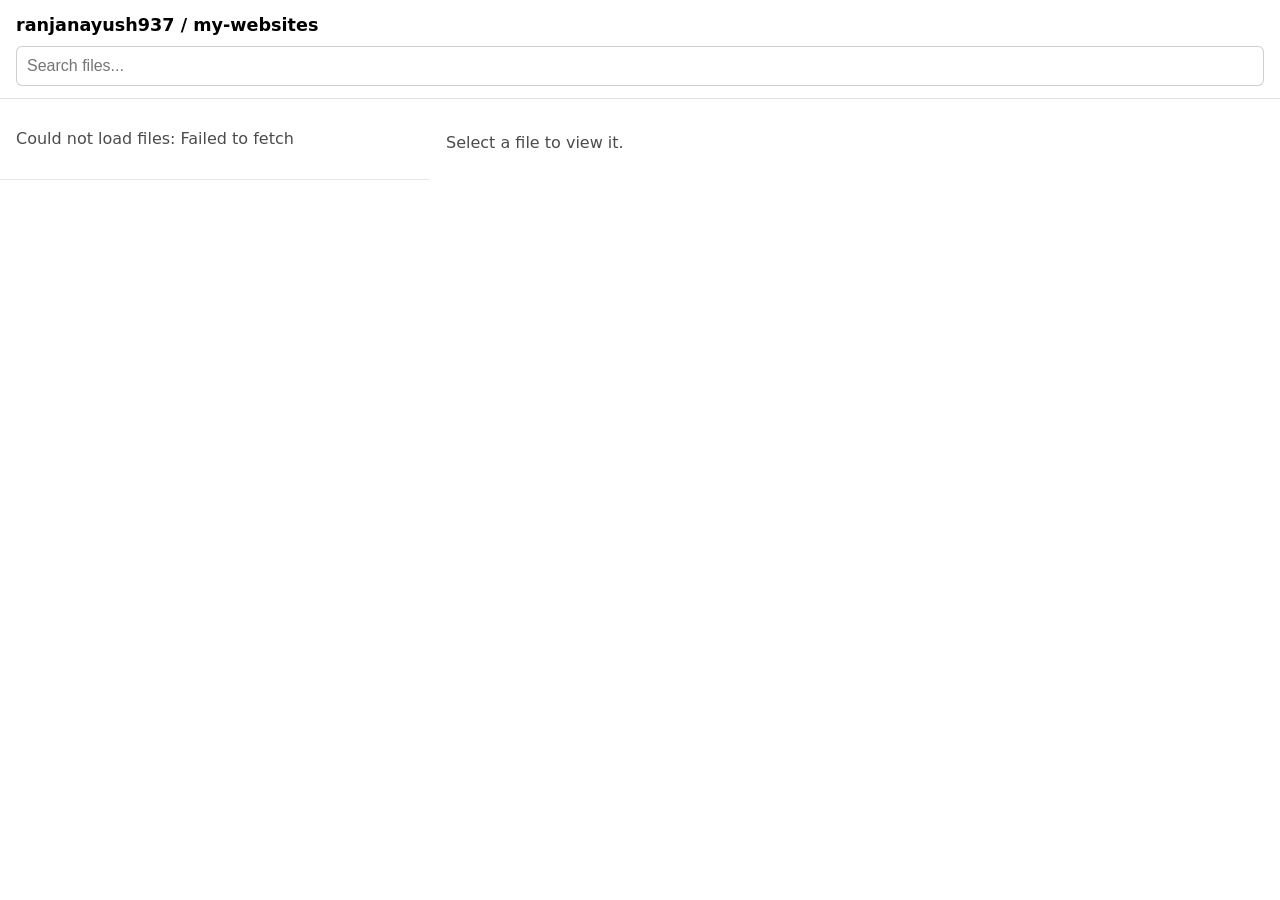
==== commit ac97a5ee: "Add files via upload" ====
--- a/index.html
+++ b/index.html
@@ -1,256 +1,128 @@
-
 <!DOCTYPE html>
 <html lang="en">
 <head>
-<meta charset="UTF-8">
-<meta name="viewport" content="width=device-width, initial-scale=1.0">
-<title>My Website - File Explorer</title>
+<meta charset="utf-8">
+<meta name="viewport" content="width=device-width, initial-scale=1">
+<title>my-websites</title>
+<style>
+  :root { color-scheme: light dark; }
+  * { box-sizing: border-box; }
+  body { margin: 0; font: 16px/1.5 system-ui, sans-serif; }
+  header { padding: 12px 16px; border-bottom: 1px solid #8884; position: sticky; top: 0; background: Canvas; z-index: 1; }
+  h1 { margin: 0 0 8px; font-size: 1.1rem; }
+  input { width: 100%; padding: 10px; font-size: 1rem; border: 1px solid #8886; border-radius: 6px; }
+  main { display: flex; flex-wrap: wrap; }
+  #list { flex: 1 1 280px; max-width: 100%; margin: 0; padding: 0; list-style: none; }
+  #list li { border-bottom: 1px solid #8883; }
+  #list button { width: 100%; text-align: left; padding: 12px 16px; background: none; border: 0; font: inherit; color: inherit; cursor: pointer; word-break: break-all; }
+  #list button:hover, #list button.active { background: #8883; }
+  #viewer { flex: 3 1 400px; padding: 16px; min-width: 0; }
+  #viewer pre { white-space: pre-wrap; word-break: break-word; margin: 0; }
+  #viewer img, #viewer iframe { max-width: 100%; }
+  #viewer iframe { width: 100%; height: 75vh; border: 1px solid #8884; }
+  .muted { opacity: .7; }
+</style>
+</head>
+<body>
+<header>
+  <h1>ranjanayush937 / my-websites</h1>
+  <input id="q" type="search" placeholder="Search files..." aria-label="Search files">
+</header>
+<main>
+  <ul id="list"><li class="muted" style="padding:12px 16px">Loading...</li></ul>
+  <section id="viewer"><p class="muted">Select a file to view it.</p></section>
+</main>
+<script>
+const OWNER = "ranjanayush937", REPO = "my-websites";
+const API = "https://api.github.com/repos/" + OWNER + "/" + REPO;
+const SITE = "https://" + OWNER + ".github.io/" + REPO + "/";
+const list = document.getElementById("list");
+const viewer = document.getElementById("viewer");
+const q = document.getElementById("q");
+let files = [], branch = "main";
 
-<style>
-* { box-sizing: border-box; }
+const enc = p => p.split("/").map(encodeURIComponent).join("/");
+const ext = p => (p.split(".").pop() || "").toLowerCase();
+const IMG = ["png", "jpg", "jpeg", "gif", "webp", "svg", "ico"];
+const PAGE = ["html", "htm"];
 
-body {
-    font-family: Arial, sans-serif;
-    background: #f3f5f9;
-    margin: 0;
-    padding: 25px 15px;
-    color: #222;
+function msg(text) {
+  const p = document.createElement("p");
+  p.className = "muted";
+  p.textContent = text;
+  return p;
 }
 
-.container {
-    max-width: 850px;
-    margin: auto;
-    background: white;
-    padding: 25px;
-    border-radius: 12px;
-    box-shadow: 0 3px 15px #0001;
+function render() {
+  const term = q.value.toLowerCase();
+  list.replaceChildren();
+  files.filter(f => f.path.toLowerCase().includes(term)).forEach(f => {
+    const li = document.createElement("li");
+    const b = document.createElement("button");
+    b.textContent = f.path;
+    b.onclick = () => {
+      list.querySelectorAll("button").forEach(x => x.classList.remove("active"));
+      b.classList.add("active");
+      openFile(f.path);
+    };
+    li.appendChild(b);
+    list.appendChild(li);
+  });
 }
 
-h1 { margin-top: 0; }
+async function openFile(path) {
+  viewer.replaceChildren(msg("Loading..."));
+  const e = ext(path);
+  const raw = "https://raw.githubusercontent.com/" + OWNER + "/" + REPO + "/" + encodeURIComponent(branch) + "/" + enc(path);
+  const link = document.createElement("p");
+  const a = document.createElement("a");
+  a.href = SITE + enc(path);
+  a.target = "_blank";
+  a.rel = "noopener";
+  a.textContent = "Open in new tab";
+  link.appendChild(a);
 
-.subtitle { color: #666; }
-
-button {
-    background: #0969da;
-    color: white;
-    border: 0;
-    padding: 11px 18px;
-    border-radius: 7px;
-    cursor: pointer;
-    margin: 12px 0;
+  if (IMG.includes(e)) {
+    const img = document.createElement("img");
+    img.src = raw; img.alt = path;
+    viewer.replaceChildren(link, img);
+  } else if (PAGE.includes(e)) {
+    const f = document.createElement("iframe");
+    f.src = SITE + enc(path);
+    f.sandbox = "allow-scripts allow-same-origin";
+    viewer.replaceChildren(link, f);
+  } else {
+    try {
+      const r = await fetch(raw);
+      if (!r.ok) throw new Error(r.status);
+      const pre = document.createElement("pre");
+      pre.textContent = await r.text();
+      viewer.replaceChildren(link, pre);
+    } catch (err) {
+      viewer.replaceChildren(link, msg("Could not load this file."));
+    }
+  }
 }
 
-button:hover { background: #0757b5; }
-
-#files {
-    list-style: none;
-    padding: 0;
+async function init() {
+  try {
+    const repo = await (await fetch(API)).json();
+    if (!repo.default_branch) throw new Error(repo.message || "repo not found");
+    branch = repo.default_branch;
+    const tree = await (await fetch(API + "/git/trees/" + encodeURIComponent(branch) + "?recursive=1")).json();
+    if (!tree.tree) throw new Error(tree.message || "no files");
+    files = tree.tree.filter(t => t.type === "blob");
+    render();
+  } catch (err) {
+    list.replaceChildren();
+    const li = document.createElement("li");
+    li.style.padding = "12px 16px";
+    li.appendChild(msg("Could not load files: " + err.message));
+    list.appendChild(li);
+  }
 }
-
-#files li { margin: 9px 0; }
-
-#files a {
-    display: flex;
-    align-items: center;
-    gap: 12px;
-    padding: 14px;
-    background: #f7f9fc;
-    border: 1px solid #e5e7eb;
-    border-radius: 8px;
-    text-decoration: none;
-    color: #0969da;
-    overflow-wrap: anywhere;
-}
-
-#files a:hover {
-    background: #eaf2ff;
-    border-color: #0969da;
-}
-
-.folder {
-    margin-left: auto;
-    color: #888;
-    font-size: 12px;
-    text-align: right;
-}
-
-#status {
-    padding: 12px;
-    background: #f7f9fc;
-    border-radius: 7px;
-    font-size: 14px;
-}
-
-.error { color: #c62828; }
-
-#repoLink {
-    color: #0969da;
-}
-</style>
-</head>
-
-<body>
-
-<div class="container">
-
-<h1>📁 My Website</h1>
-
-<p class="subtitle">
-Browse and open all HTML pages in my GitHub repository.
-</p>
-
-<button onclick="loadFiles()">↻ Refresh File List</button>
-
-<p id="status">Connecting to GitHub...</p>
-
-<ul id="files"></ul>
-
-<p>
-<a id="repoLink"
-   href="https://github.com/ranjanayush937/my-website"
-   target="_blank">
-   View GitHub Repository ↗
-</a>
-</p>
-
-</div>
-
-<script>
-
-const username = "ranjanayush937";
-const repo = "my-website";
-
-const apiBase =
-    `https://api.github.com/repos/${username}/${repo}`;
-
-const websiteURL =
-    `https://${username}.github.io/${repo}/`;
-
-async function loadFiles() {
-
-    const status = document.getElementById("status");
-    const container = document.getElementById("files");
-
-    container.innerHTML = "";
-    status.className = "";
-    status.textContent = "Connecting to GitHub API...";
-
-    try {
-
-        // Step 1: Get repository information
-        const repoResponse = await fetch(apiBase);
-
-        if (!repoResponse.ok) {
-            if (repoResponse.status === 404) {
-                throw new Error(
-                    "Repository not found. Check its name and ensure it is public."
-                );
-            }
-
-            if (repoResponse.status === 403) {
-                throw new Error(
-                    "GitHub API rate limit or access restriction. Try again later."
-                );
-            }
-
-            throw new Error(
-                `GitHub API error: ${repoResponse.status}`
-            );
-        }
-
-        const repoData = await repoResponse.json();
-
-        // Step 2: Automatically detect default branch
-        const branch = repoData.default_branch;
-
-        status.textContent =
-            `Repository connected. Reading branch: ${branch}...`;
-
-        // Step 3: Get all repository files
-        const treeURL =
-            `${apiBase}/git/trees/${encodeURIComponent(branch)}?recursive=1`;
-
-        const treeResponse = await fetch(treeURL);
-
-        if (!treeResponse.ok) {
-            throw new Error(
-                `Could not read repository tree: HTTP ${treeResponse.status}`
-            );
-        }
-
-        const treeData = await treeResponse.json();
-
-        if (treeData.truncated) {
-            throw new Error(
-                "GitHub returned an incomplete file list because the repository is too large."
-            );
-        }
-
-        // Step 4: Filter HTML files
-        const htmlFiles = treeData.tree.filter(file =>
-            file.type === "blob" &&
-            file.path.toLowerCase().endsWith(".html") &&
-            file.path.toLowerCase() !== "index.html"
-        );
-
-        htmlFiles.sort((a, b) =>
-            a.path.localeCompare(b.path)
-        );
-
-        if (htmlFiles.length === 0) {
-            status.textContent = "No additional HTML files found.";
-            return;
-        }
-
-        // Step 5: Display clickable links
-        htmlFiles.forEach(file => {
-
-            const li = document.createElement("li");
-            const link = document.createElement("a");
-
-            const icon = document.createElement("span");
-            icon.textContent = "📄";
-
-            const name = document.createElement("span");
-            name.textContent = file.path;
-
-            const folder = document.createElement("span");
-            folder.className = "folder";
-            folder.textContent = file.path.includes("/")
-                ? file.path.substring(0, file.path.lastIndexOf("/"))
-                : "Root";
-
-            // Open the published GitHub Pages file
-            link.href = websiteURL +
-                file.path.split("/").map(encodeURIComponent).join("/");
-
-            link.target = "_self";
-
-            link.appendChild(icon);
-            link.appendChild(name);
-            link.appendChild(folder);
-
-            li.appendChild(link);
-            container.appendChild(li);
-
-        });
-
-        status.textContent =
-            `✅ ${htmlFiles.length} HTML pages found. Click any page to open it.`;
-
-    } catch (error) {
-
-        status.className = "error";
-        status.textContent = "❌ " + error.message;
-
-        console.error(error);
-
-    }
-}
-
-loadFiles();
-
+q.addEventListener("input", render);
+init();
 </script>
-
 </body>
 </html>
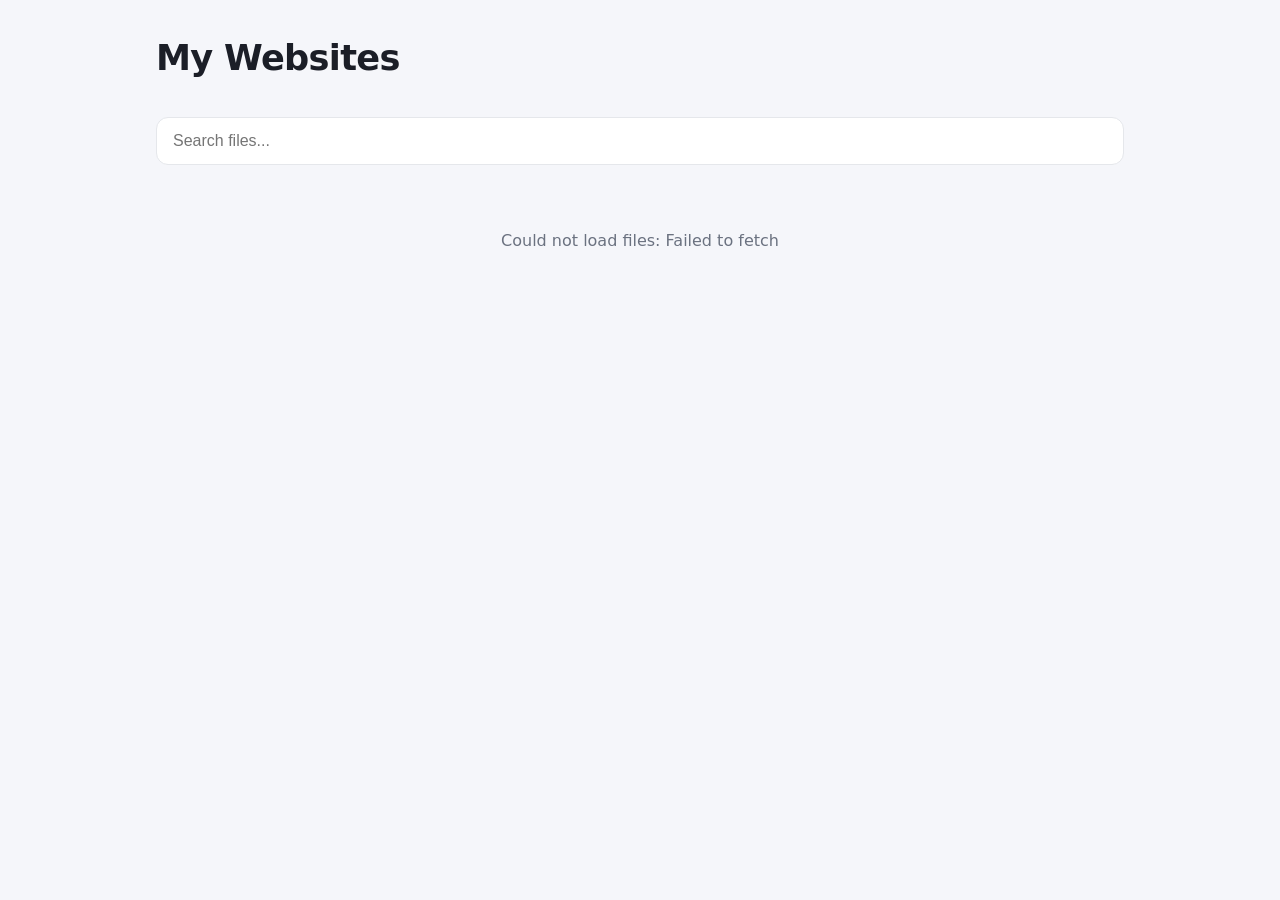
==== commit aeccb31c: "Enhance UI and refactor JavaScript in index.html Updated styles and layout for improved UI. Refactor" ====
--- a/index.html
+++ b/index.html
@@ -5,120 +5,116 @@
 <meta name="viewport" content="width=device-width, initial-scale=1">
 <title>my-websites</title>
 <style>
-  :root { color-scheme: light dark; }
+  :root {
+    color-scheme: light dark;
+    --bg: #f5f6fa; --card: #ffffff; --text: #1b1e27; --muted: #6b7280;
+    --border: #e5e7eb; --accent: #4f46e5; --accent-soft: #eef2ff;
+  }
+  @media (prefers-color-scheme: dark) {
+    :root {
+      --bg: #0e1015; --card: #171a22; --text: #e8eaf0; --muted: #98a0b3;
+      --border: #272b36; --accent: #818cf8; --accent-soft: #1f2340;
+    }
+  }
   * { box-sizing: border-box; }
-  body { margin: 0; font: 16px/1.5 system-ui, sans-serif; }
-  header { padding: 12px 16px; border-bottom: 1px solid #8884; position: sticky; top: 0; background: Canvas; z-index: 1; }
-  h1 { margin: 0 0 8px; font-size: 1.1rem; }
-  input { width: 100%; padding: 10px; font-size: 1rem; border: 1px solid #8886; border-radius: 6px; }
-  main { display: flex; flex-wrap: wrap; }
-  #list { flex: 1 1 280px; max-width: 100%; margin: 0; padding: 0; list-style: none; }
-  #list li { border-bottom: 1px solid #8883; }
-  #list button { width: 100%; text-align: left; padding: 12px 16px; background: none; border: 0; font: inherit; color: inherit; cursor: pointer; word-break: break-all; }
-  #list button:hover, #list button.active { background: #8883; }
-  #viewer { flex: 3 1 400px; padding: 16px; min-width: 0; }
-  #viewer pre { white-space: pre-wrap; word-break: break-word; margin: 0; }
-  #viewer img, #viewer iframe { max-width: 100%; }
-  #viewer iframe { width: 100%; height: 75vh; border: 1px solid #8884; }
-  .muted { opacity: .7; }
+  body { margin: 0; background: var(--bg); color: var(--text); font: 16px/1.5 system-ui, -apple-system, "Segoe UI", sans-serif; }
+  .wrap { max-width: 1000px; margin: 0 auto; padding: 32px 16px 64px; }
+  h1 { margin: 0; font-size: clamp(1.6rem, 4vw, 2.2rem); letter-spacing: -.02em; }
+  .sub { margin: 4px 0 24px; color: var(--muted); }
+  .search { position: sticky; top: 0; padding: 8px 0 16px; background: var(--bg); z-index: 1; }
+  .search input {
+    width: 100%; padding: 14px 16px; font-size: 1rem; color: var(--text);
+    background: var(--card); border: 1px solid var(--border); border-radius: 12px; outline: none;
+    transition: border-color .15s, box-shadow .15s;
+  }
+  .search input:focus { border-color: var(--accent); box-shadow: 0 0 0 3px var(--accent-soft); }
+  .grid { display: grid; grid-template-columns: repeat(auto-fill, minmax(260px, 1fr)); gap: 12px; }
+  a.card {
+    display: flex; align-items: center; gap: 12px; padding: 14px;
+    background: var(--card); border: 1px solid var(--border); border-radius: 12px;
+    color: inherit; text-decoration: none; min-width: 0;
+    transition: transform .15s, border-color .15s, box-shadow .15s;
+  }
+  a.card:hover, a.card:focus-visible { transform: translateY(-2px); border-color: var(--accent); box-shadow: 0 6px 18px #0000001a; outline: none; }
+  .icon {
+    flex: none; width: 40px; height: 40px; border-radius: 10px; display: grid; place-items: center;
+    background: var(--accent-soft); color: var(--accent); font-size: .7rem; font-weight: 700; text-transform: uppercase;
+  }
+  .text { min-width: 0; }
+  .name { font-weight: 600; overflow: hidden; text-overflow: ellipsis; white-space: nowrap; }
+  .dir { color: var(--muted); font-size: .8rem; overflow: hidden; text-overflow: ellipsis; white-space: nowrap; }
+  .state { text-align: center; color: var(--muted); padding: 48px 0; grid-column: 1 / -1; }
 </style>
 </head>
 <body>
-<header>
-  <h1>ranjanayush937 / my-websites</h1>
-  <input id="q" type="search" placeholder="Search files..." aria-label="Search files">
-</header>
-<main>
-  <ul id="list"><li class="muted" style="padding:12px 16px">Loading...</li></ul>
-  <section id="viewer"><p class="muted">Select a file to view it.</p></section>
-</main>
+<div class="wrap">
+  <h1>My Websites</h1>
+  <p class="sub" id="count">Loading...</p>
+  <div class="search">
+    <input id="q" type="search" placeholder="Search files..." aria-label="Search files" autocomplete="off">
+  </div>
+  <div class="grid" id="grid"></div>
+</div>
 <script>
 const OWNER = "ranjanayush937", REPO = "my-websites";
 const API = "https://api.github.com/repos/" + OWNER + "/" + REPO;
 const SITE = "https://" + OWNER + ".github.io/" + REPO + "/";
-const list = document.getElementById("list");
-const viewer = document.getElementById("viewer");
+const grid = document.getElementById("grid");
+const count = document.getElementById("count");
 const q = document.getElementById("q");
-let files = [], branch = "main";
+let files = [];
 
 const enc = p => p.split("/").map(encodeURIComponent).join("/");
-const ext = p => (p.split(".").pop() || "").toLowerCase();
-const IMG = ["png", "jpg", "jpeg", "gif", "webp", "svg", "ico"];
-const PAGE = ["html", "htm"];
 
-function msg(text) {
-  const p = document.createElement("p");
-  p.className = "muted";
-  p.textContent = text;
-  return p;
+function state(text) {
+  const d = document.createElement("div");
+  d.className = "state";
+  d.textContent = text;
+  grid.replaceChildren(d);
 }
 
 function render() {
-  const term = q.value.toLowerCase();
-  list.replaceChildren();
-  files.filter(f => f.path.toLowerCase().includes(term)).forEach(f => {
-    const li = document.createElement("li");
-    const b = document.createElement("button");
-    b.textContent = f.path;
-    b.onclick = () => {
-      list.querySelectorAll("button").forEach(x => x.classList.remove("active"));
-      b.classList.add("active");
-      openFile(f.path);
-    };
-    li.appendChild(b);
-    list.appendChild(li);
-  });
-}
-
-async function openFile(path) {
-  viewer.replaceChildren(msg("Loading..."));
-  const e = ext(path);
-  const raw = "https://raw.githubusercontent.com/" + OWNER + "/" + REPO + "/" + encodeURIComponent(branch) + "/" + enc(path);
-  const link = document.createElement("p");
-  const a = document.createElement("a");
-  a.href = SITE + enc(path);
-  a.target = "_blank";
-  a.rel = "noopener";
-  a.textContent = "Open in new tab";
-  link.appendChild(a);
-
-  if (IMG.includes(e)) {
-    const img = document.createElement("img");
-    img.src = raw; img.alt = path;
-    viewer.replaceChildren(link, img);
-  } else if (PAGE.includes(e)) {
-    const f = document.createElement("iframe");
-    f.src = SITE + enc(path);
-    f.sandbox = "allow-scripts allow-same-origin";
-    viewer.replaceChildren(link, f);
-  } else {
-    try {
-      const r = await fetch(raw);
-      if (!r.ok) throw new Error(r.status);
-      const pre = document.createElement("pre");
-      pre.textContent = await r.text();
-      viewer.replaceChildren(link, pre);
-    } catch (err) {
-      viewer.replaceChildren(link, msg("Could not load this file."));
-    }
-  }
+  const term = q.value.trim().toLowerCase();
+  const shown = files.filter(f => f.toLowerCase().includes(term));
+  count.textContent = shown.length + " of " + files.length + " files";
+  if (!shown.length) return state("No files match your search.");
+  grid.replaceChildren(...shown.map(path => {
+    const i = path.lastIndexOf("/");
+    const name = path.slice(i + 1), dir = i > -1 ? path.slice(0, i) : "/";
+    const dot = name.lastIndexOf(".");
+    const a = document.createElement("a");
+    a.className = "card";
+    a.href = SITE + enc(path);
+    a.target = "_blank";
+    a.rel = "noopener";
+    const icon = document.createElement("div");
+    icon.className = "icon";
+    icon.textContent = dot > 0 ? name.slice(dot + 1, dot + 5) : "file";
+    const text = document.createElement("div");
+    text.className = "text";
+    const n = document.createElement("div");
+    n.className = "name"; n.textContent = name; n.title = path;
+    const d = document.createElement("div");
+    d.className = "dir"; d.textContent = dir;
+    text.append(n, d);
+    a.append(icon, text);
+    return a;
+  }));
 }
 
 async function init() {
   try {
     const repo = await (await fetch(API)).json();
     if (!repo.default_branch) throw new Error(repo.message || "repo not found");
-    branch = repo.default_branch;
-    const tree = await (await fetch(API + "/git/trees/" + encodeURIComponent(branch) + "?recursive=1")).json();
+    const tree = await (await fetch(API + "/git/trees/" + encodeURIComponent(repo.default_branch) + "?recursive=1")).json();
     if (!tree.tree) throw new Error(tree.message || "no files");
-    files = tree.tree.filter(t => t.type === "blob");
+    files = tree.tree
+      .filter(t => t.type === "blob" && t.path !== "index.html")
+      .map(t => t.path);
     render();
   } catch (err) {
-    list.replaceChildren();
-    const li = document.createElement("li");
-    li.style.padding = "12px 16px";
-    li.appendChild(msg("Could not load files: " + err.message));
-    list.appendChild(li);
+    count.textContent = "";
+    state("Could not load files: " + err.message);
   }
 }
 q.addEventListener("input", render);
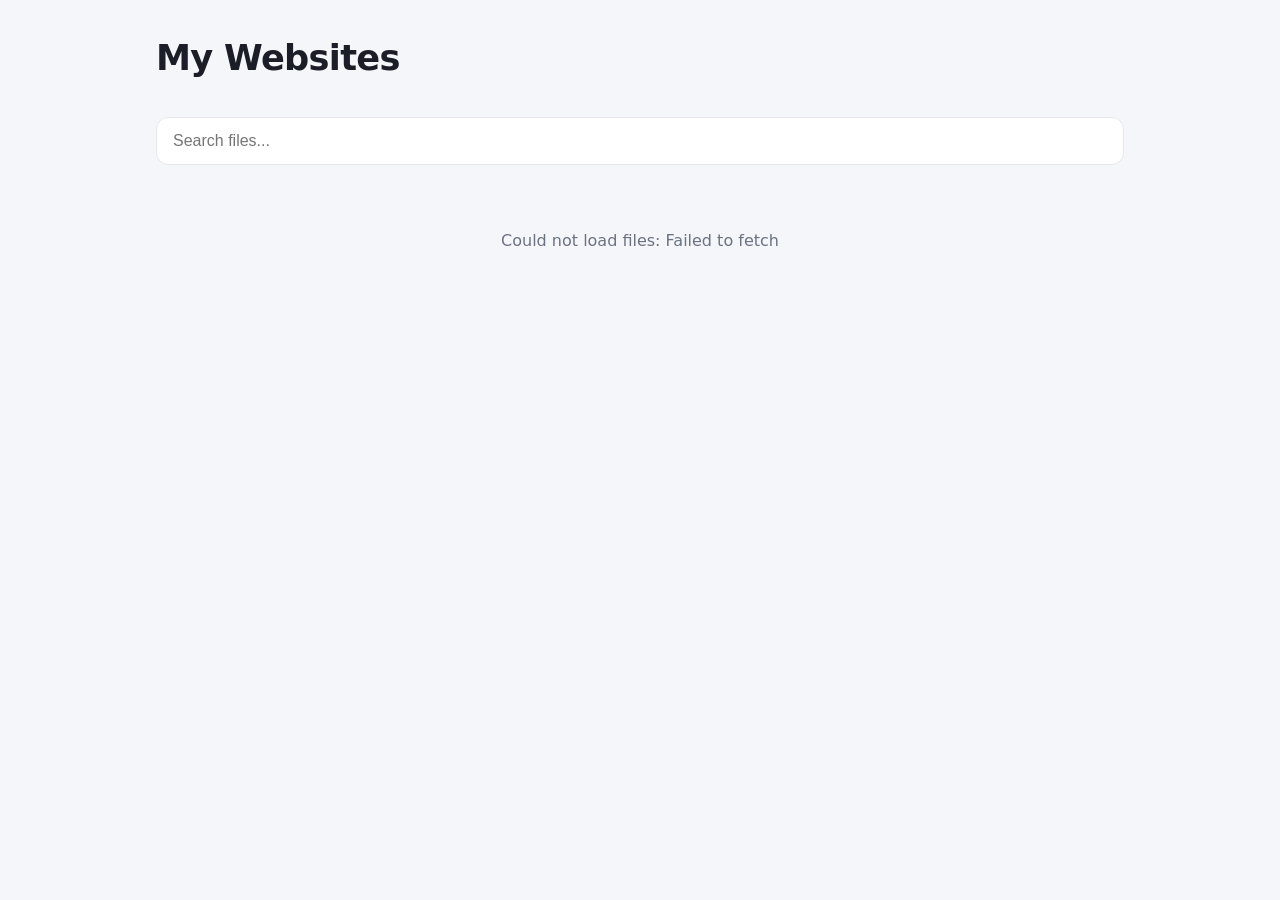
==== commit 7fa1a943: "Refactor file filtering and site detection logic" ====
--- a/index.html
+++ b/index.html
@@ -79,9 +79,11 @@
   count.textContent = shown.length + " of " + files.length + " files";
   if (!shown.length) return state("No files match your search.");
   grid.replaceChildren(...shown.map(path => {
-    const i = path.lastIndexOf("/");
-    const name = path.slice(i + 1), dir = i > -1 ? path.slice(0, i) : "/";
-    const dot = name.lastIndexOf(".");
+    const isSite = path.endsWith("/");
+    const trimmed = isSite ? path.slice(0, -1) : path;
+    const i = trimmed.lastIndexOf("/");
+    const name = trimmed.slice(i + 1), dir = i > -1 ? trimmed.slice(0, i) : "/";
+    const dot = isSite ? -1 : name.lastIndexOf(".");
     const a = document.createElement("a");
     a.className = "card";
     a.href = SITE + enc(path);
@@ -89,7 +91,7 @@
     a.rel = "noopener";
     const icon = document.createElement("div");
     icon.className = "icon";
-    icon.textContent = dot > 0 ? name.slice(dot + 1, dot + 5) : "file";
+    icon.textContent = isSite ? "site" : dot > 0 ? name.slice(dot + 1, dot + 5) : "file";
     const text = document.createElement("div");
     text.className = "text";
     const n = document.createElement("div");
@@ -108,9 +110,18 @@
     if (!repo.default_branch) throw new Error(repo.message || "repo not found");
     const tree = await (await fetch(API + "/git/trees/" + encodeURIComponent(repo.default_branch) + "?recursive=1")).json();
     if (!tree.tree) throw new Error(tree.message || "no files");
-    files = tree.tree
-      .filter(t => t.type === "blob" && t.path !== "index.html")
-      .map(t => t.path);
+    const paths = tree.tree.filter(t => t.type === "blob").map(t => t.path);
+    // A folder with its own index.html is a site: show one card for the folder
+    // and hide the files inside it (its CSS, JS, images).
+    const sites = paths
+      .filter(p => p.endsWith("/index.html"))
+      .map(p => p.slice(0, -"index.html".length))
+      .sort()
+      .filter((d, i, all) => !all.slice(0, i).some(o => d.startsWith(o)));
+    files = paths
+      .filter(p => p !== "index.html" && !sites.some(d => p.startsWith(d)))
+      .concat(sites)
+      .sort();
     render();
   } catch (err) {
     count.textContent = "";
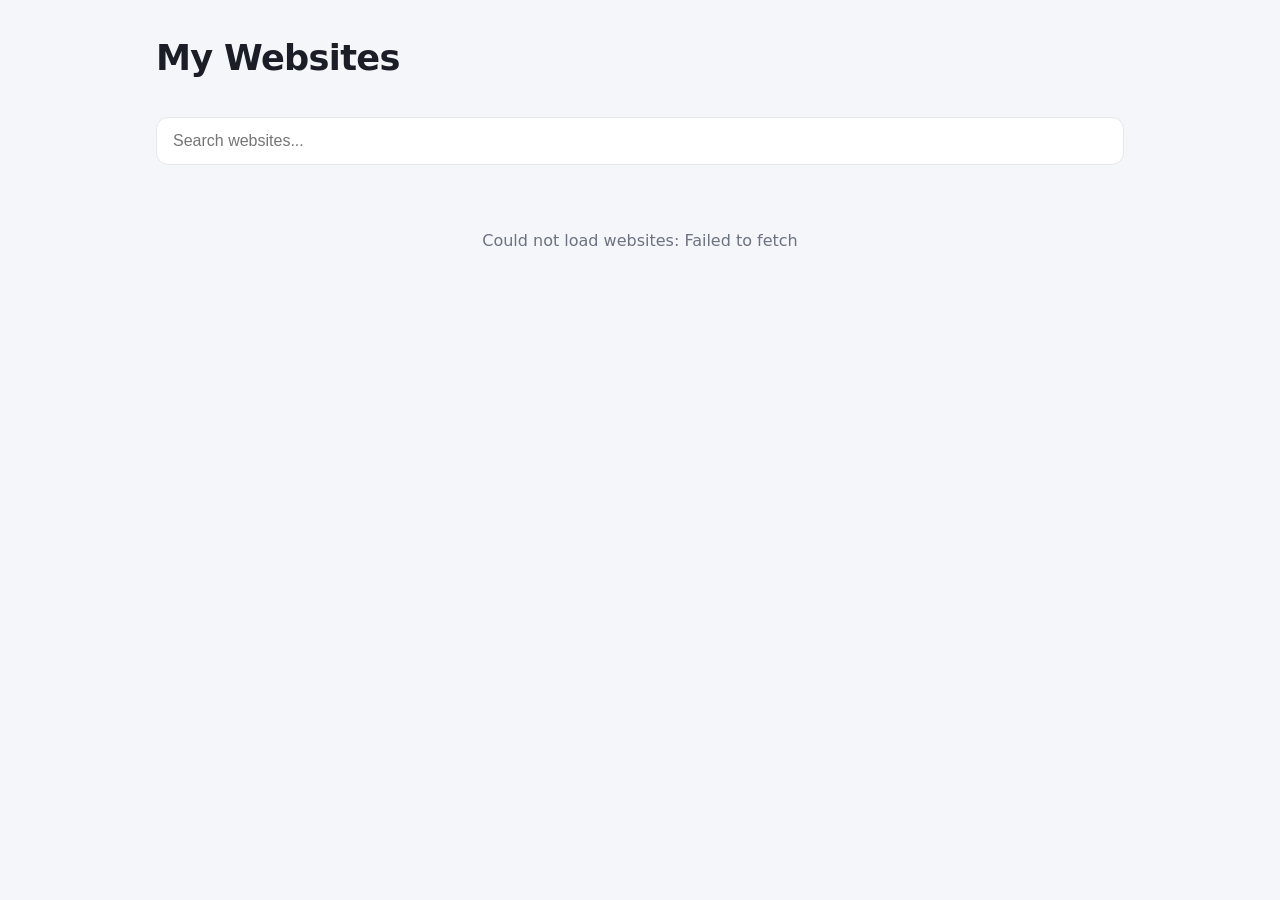
==== commit 586320ae: "Update search functionality for websites instead of files" ====
--- a/index.html
+++ b/index.html
@@ -51,7 +51,7 @@
   <h1>My Websites</h1>
   <p class="sub" id="count">Loading...</p>
   <div class="search">
-    <input id="q" type="search" placeholder="Search files..." aria-label="Search files" autocomplete="off">
+    <input id="q" type="search" placeholder="Search websites..." aria-label="Search websites" autocomplete="off">
   </div>
   <div class="grid" id="grid"></div>
 </div>
@@ -76,8 +76,8 @@
 function render() {
   const term = q.value.trim().toLowerCase();
   const shown = files.filter(f => f.toLowerCase().includes(term));
-  count.textContent = shown.length + " of " + files.length + " files";
-  if (!shown.length) return state("No files match your search.");
+  count.textContent = shown.length + " of " + files.length + " websites";
+  if (!shown.length) return state(files.length ? "No websites match your search." : "No websites found yet.");
   grid.replaceChildren(...shown.map(path => {
     const isSite = path.endsWith("/");
     const trimmed = isSite ? path.slice(0, -1) : path;
@@ -118,14 +118,14 @@
       .map(p => p.slice(0, -"index.html".length))
       .sort()
       .filter((d, i, all) => !all.slice(0, i).some(o => d.startsWith(o)));
-    files = paths
-      .filter(p => p !== "index.html" && !sites.some(d => p.startsWith(d)))
-      .concat(sites)
-      .sort();
+    // Standalone pages: .html files outside any site folder (not this index).
+    const pages = paths.filter(p =>
+      /\.html?$/i.test(p) && p !== "index.html" && !sites.some(d => p.startsWith(d)));
+    files = pages.concat(sites).sort();
     render();
   } catch (err) {
     count.textContent = "";
-    state("Could not load files: " + err.message);
+    state("Could not load websites: " + err.message);
   }
 }
 q.addEventListener("input", render);
